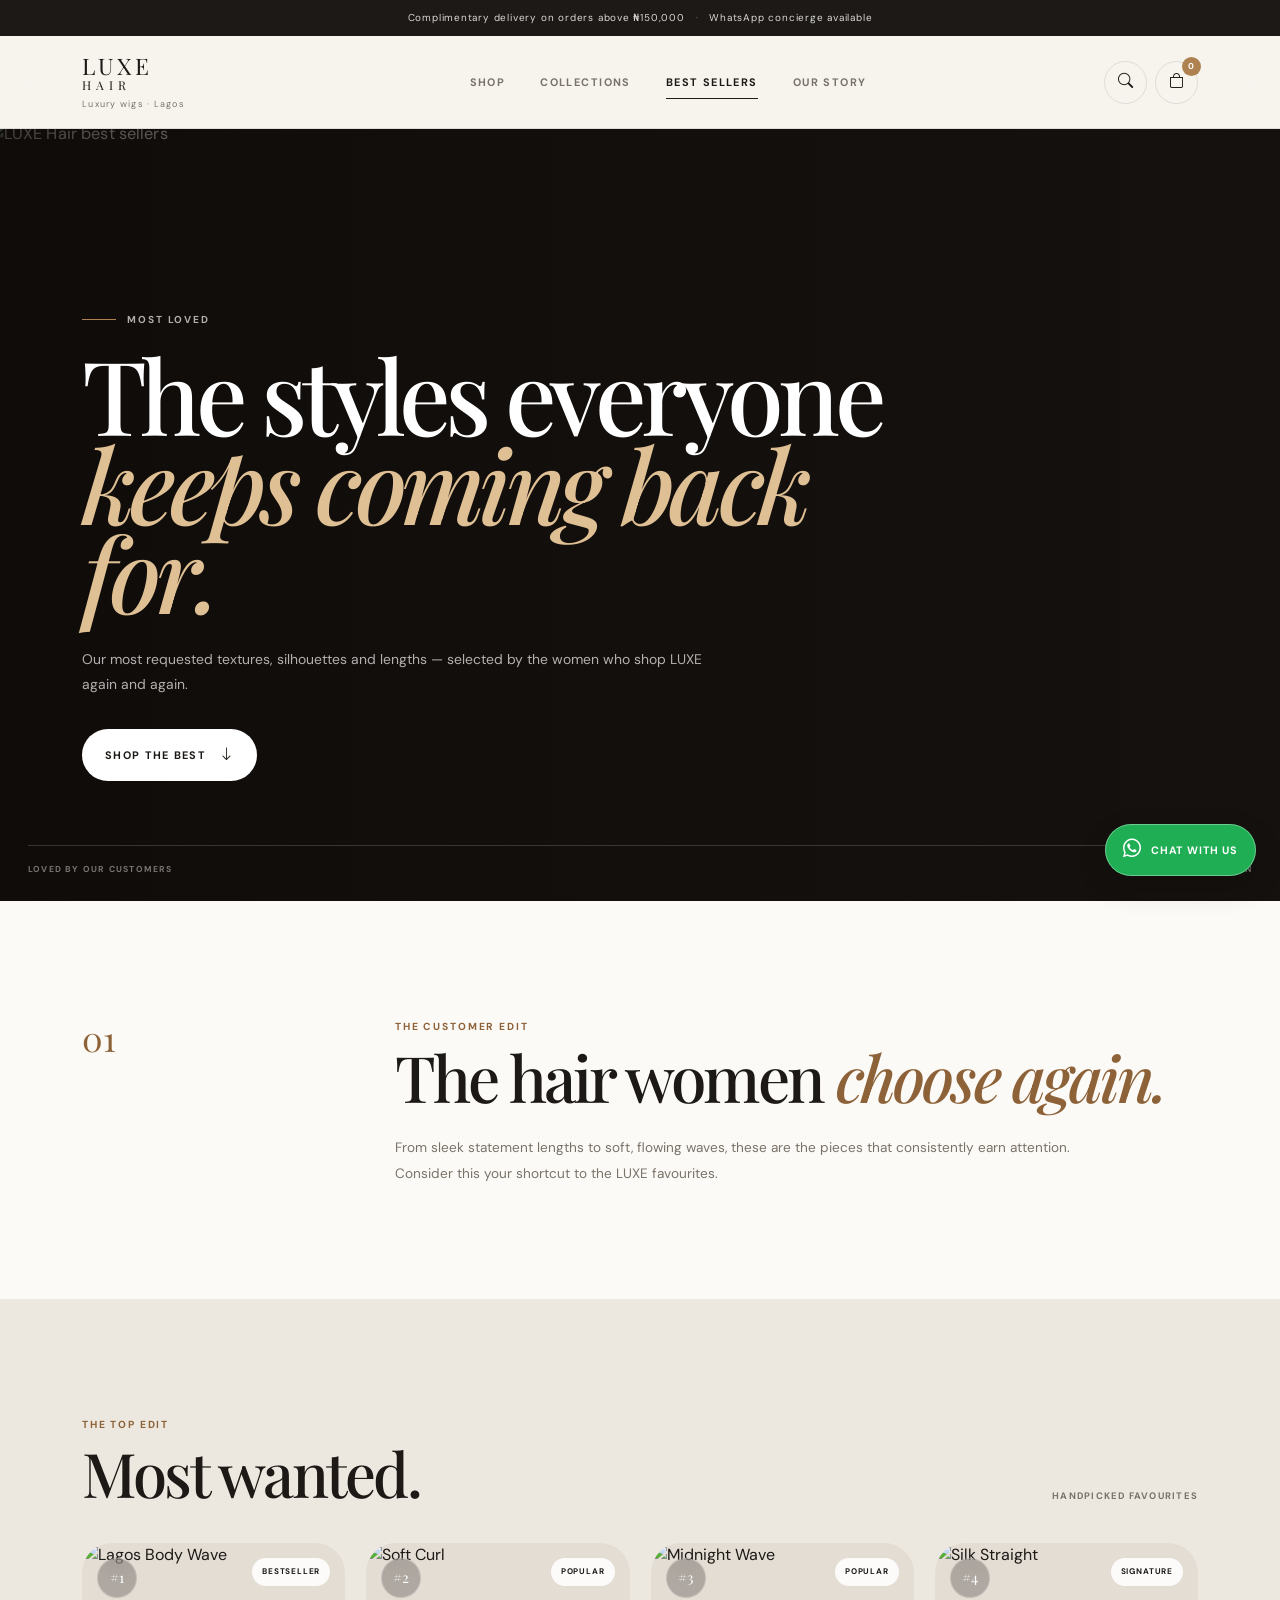
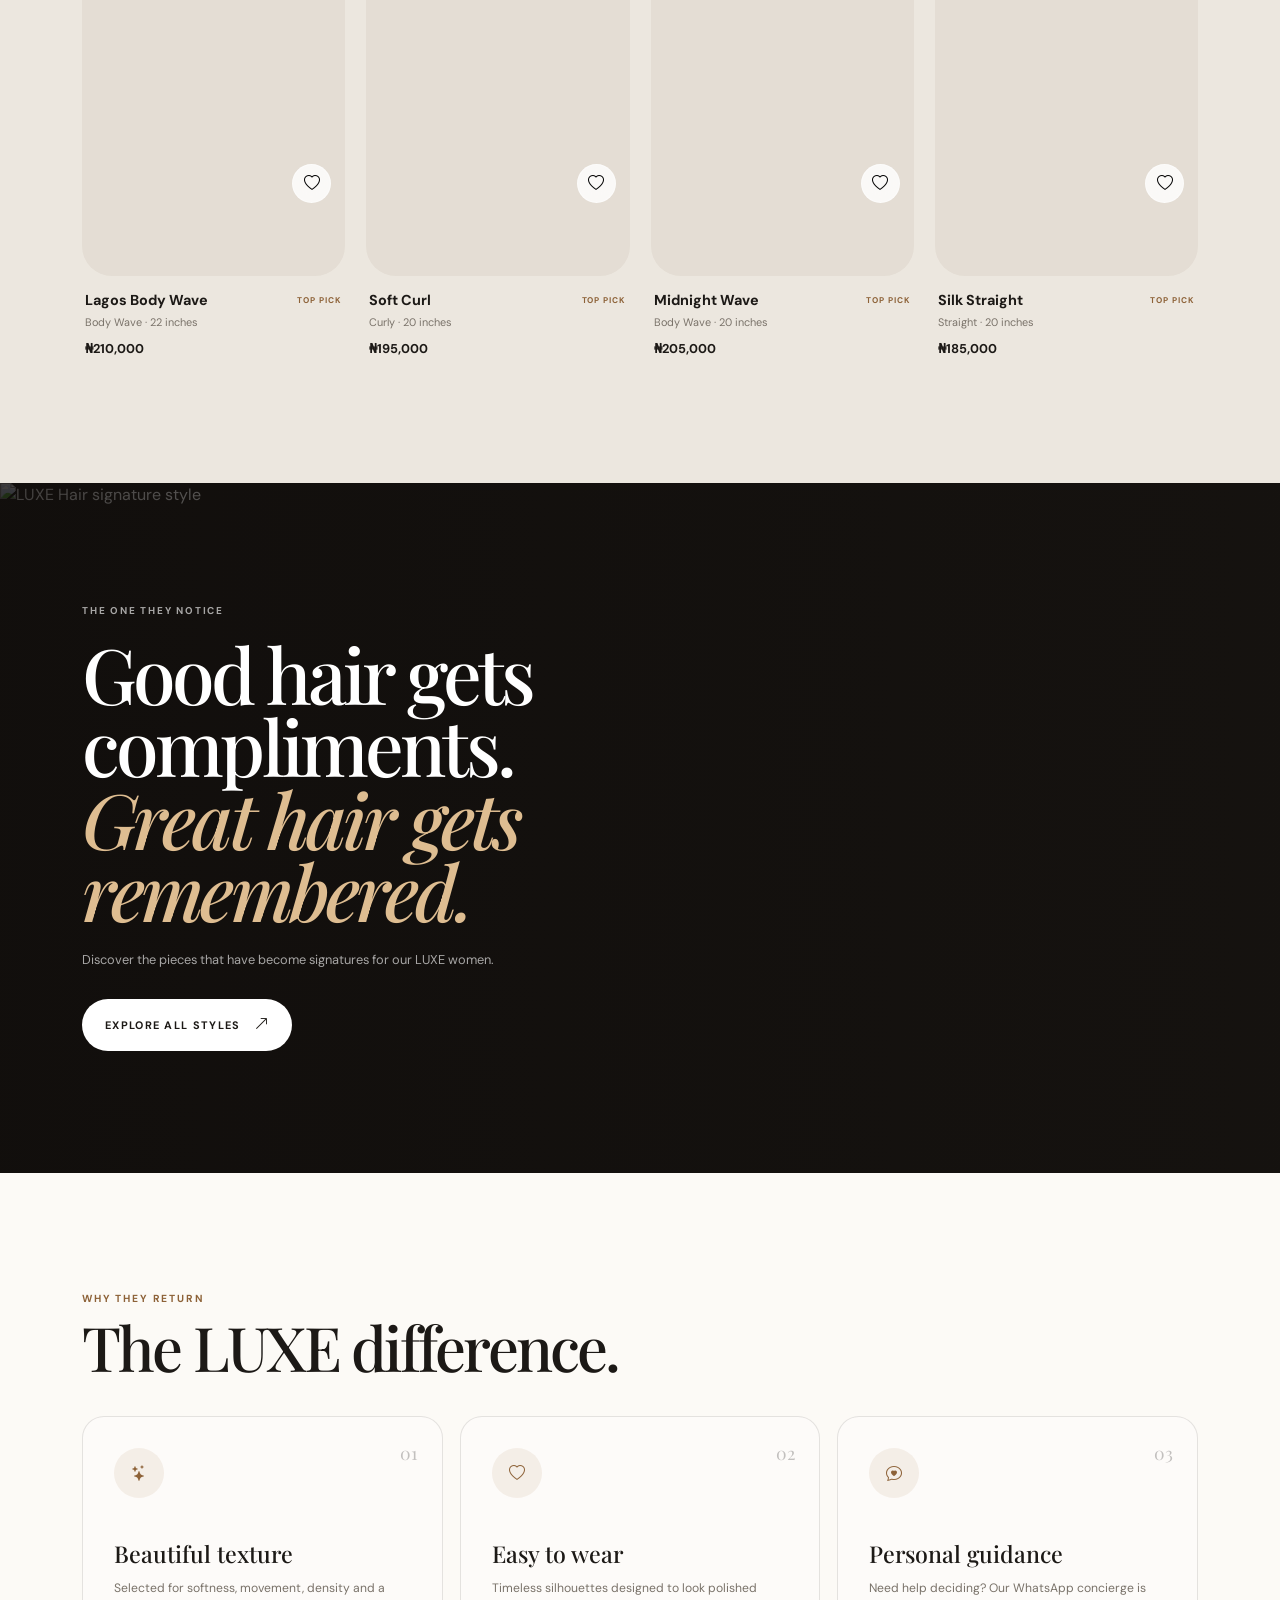
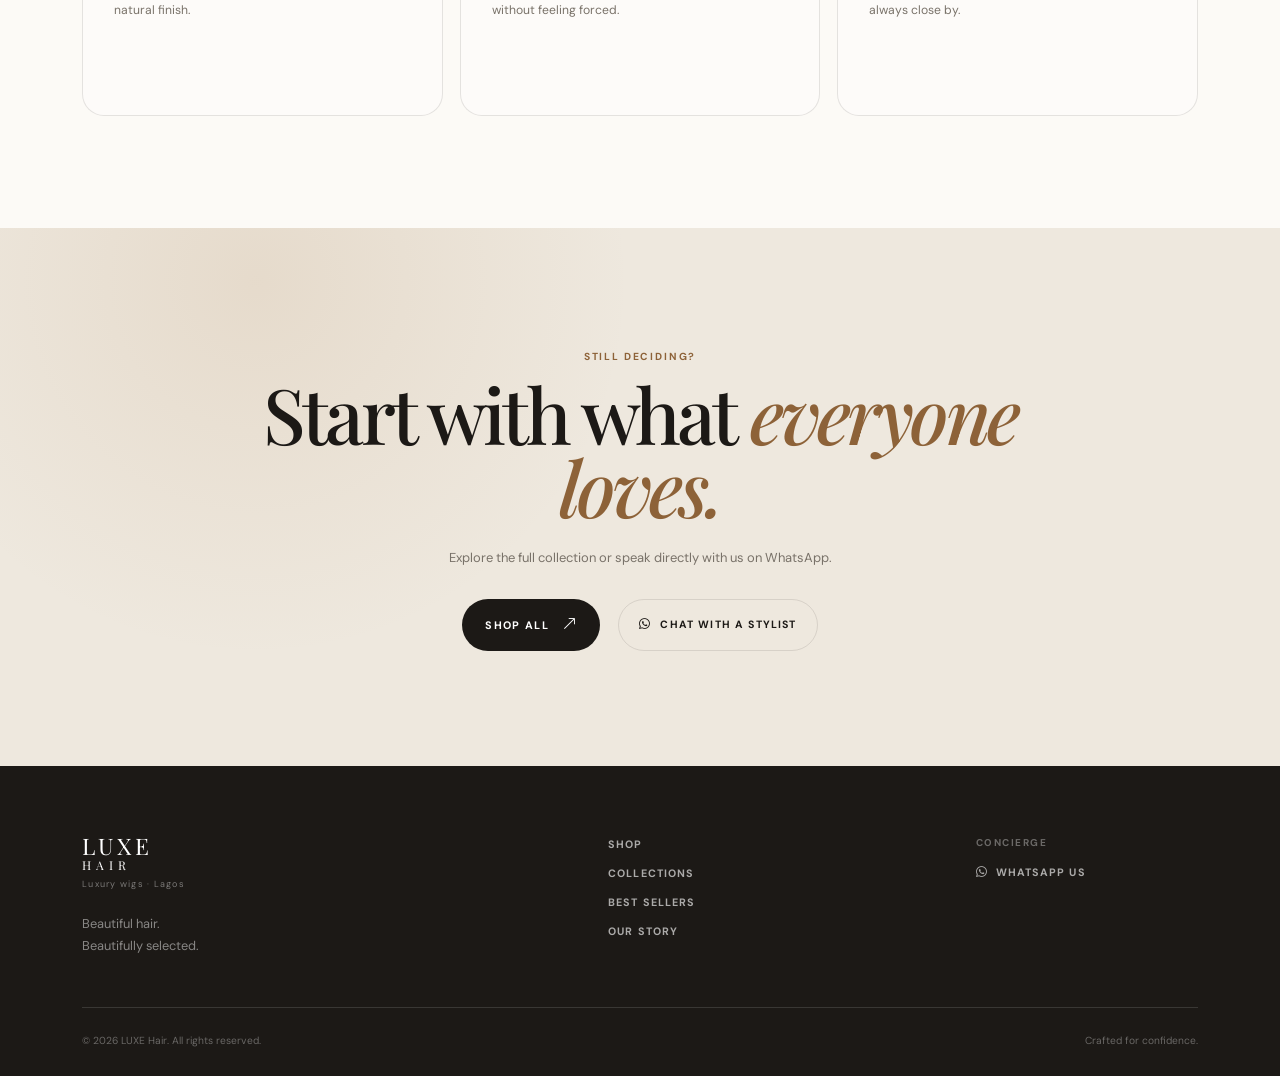
==== best-sellers.html @ 6502e6b6 "Initial hair website project" ====
<!doctype html>
<html lang="en">
  <head>
    <meta charset="UTF-8" />
    <meta name="viewport" content="width=device-width, initial-scale=1.0" />

    <meta
      name="description"
      content="Discover the best-selling wigs at LUXE Hair — the styles our customers love most."
    />

    <meta name="theme-color" content="#f7f4ef" />

    <title>Best Sellers — LUXE Hair</title>

    <!-- =====================================================
         GOOGLE FONTS
    ====================================================== -->

    <link rel="preconnect" href="https://fonts.googleapis.com" />
    <link rel="preconnect" href="https://fonts.gstatic.com" crossorigin />

    <link
      href="https://fonts.googleapis.com/css2?family=DM+Sans:wght@400;500;600;700&family=Playfair+Display:ital,wght@0,500;0,600;0,700;1,500;1,600&display=swap"
      rel="stylesheet"
    />

    <!-- =====================================================
         BOOTSTRAP
    ====================================================== -->

    <link
      href="https://cdn.jsdelivr.net/npm/bootstrap@5.3.3/dist/css/bootstrap.min.css"
      rel="stylesheet"
    />

    <!-- =====================================================
         BOOTSTRAP ICONS
    ====================================================== -->

    <link
      href="https://cdn.jsdelivr.net/npm/bootstrap-icons@1.11.3/font/bootstrap-icons.min.css"
      rel="stylesheet"
    />

    <!-- =====================================================
         SHARED CSS
    ====================================================== -->

    <link rel="stylesheet" href="css/style.css" />
  </head>

  <body class="best-sellers-page">
    <!-- =====================================================
         ANNOUNCEMENT
    ====================================================== -->

    <div class="best-sellers-page__announcement">
      <div class="container">
        <p class="best-sellers-page__announcement-text">
          Complimentary delivery on orders above ₦150,000

          <span>·</span>

          WhatsApp concierge available
        </p>
      </div>
    </div>

    <!-- =====================================================
         NAVBAR
    ====================================================== -->

    <header class="site-header">
      <div class="container">
        <nav class="site-navbar navbar navbar-expand-lg">
          <!-- BRAND -->

          <a href="index.html" class="site-brand" aria-label="LUXE Hair home">
            <span class="site-brand__main"> LUXE </span>

            <span class="site-brand__sub"> HAIR </span>

            <small class="site-brand__caption"> Luxury wigs · Lagos </small>
          </a>

          <!-- MOBILE BUTTON -->

          <button
            class="site-navbar__toggle navbar-toggler"
            type="button"
            data-bs-toggle="collapse"
            data-bs-target="#bestSellersNavigation"
            aria-controls="bestSellersNavigation"
            aria-expanded="false"
            aria-label="Open navigation"
          >
            <i class="bi bi-list"></i>
          </button>

          <!-- NAVIGATION -->

          <div class="collapse navbar-collapse" id="bestSellersNavigation">
            <ul class="site-navbar__links navbar-nav mx-auto">
              <li class="nav-item">
                <a href="shop.html" class="site-navbar__link"> Shop </a>
              </li>

              <li class="nav-item">
                <a href="collections.html" class="site-navbar__link">
                  Collections
                </a>
              </li>

              <li class="nav-item">
                <a
                  href="best-sellers.html"
                  class="site-navbar__link best-sellers-page__nav-link--active"
                >
                  Best Sellers
                </a>
              </li>

              <li class="nav-item">
                <a href="story.html" class="site-navbar__link"> Our Story </a>
              </li>
            </ul>

            <!-- ACTIONS -->

            <div class="site-navbar__actions">
              <button
                type="button"
                class="site-navbar__icon"
                id="bestSellersSearchTrigger"
                aria-label="Search"
              >
                <i class="bi bi-search"></i>
              </button>

              <button
                type="button"
                class="site-navbar__icon"
                data-bs-toggle="offcanvas"
                data-bs-target="#siteCartDrawer"
                aria-label="Open shopping bag"
              >
                <i class="bi bi-bag"></i>

                <span id="siteCartCount" class="site-navbar__cart-count">
                  0
                </span>
              </button>
            </div>
          </div>
        </nav>
      </div>
    </header>

    <!-- =====================================================
         HERO
    ====================================================== -->

    <section class="best-sellers-page__hero">
      <div class="best-sellers-page__hero-media">
        <img
          src="https://images.unsplash.com/photo-1515886657613-9f3515b0c78f?auto=format&fit=crop&w=2200&q=90"
          alt="LUXE Hair best sellers"
        />
      </div>

      <div class="best-sellers-page__hero-overlay"></div>

      <div class="container">
        <div class="best-sellers-page__hero-content" data-reveal>
          <span class="best-sellers-page__eyebrow"> MOST LOVED </span>

          <h1 class="best-sellers-page__title">
            The styles everyone
            <em>keeps coming back for.</em>
          </h1>

          <p class="best-sellers-page__description">
            Our most requested textures, silhouettes and lengths — selected by
            the women who shop LUXE again and again.
          </p>

          <a href="#bestSellersProducts" class="home-button home-button--light">
            Shop the best

            <i class="bi bi-arrow-down"></i>
          </a>
        </div>
      </div>

      <div class="best-sellers-page__hero-note">
        <span> Loved by our customers </span>

        <span> Updated selection </span>
      </div>
    </section>

    <!-- =====================================================
         INTRO
    ====================================================== -->

    <section class="best-sellers-page__intro">
      <div class="container">
        <div class="best-sellers-page__intro-grid" data-reveal>
          <div class="best-sellers-page__intro-number">01</div>

          <div class="best-sellers-page__intro-content">
            <span class="home-kicker"> THE CUSTOMER EDIT </span>

            <h2>
              The hair women
              <em>choose again.</em>
            </h2>

            <p>
              From sleek statement lengths to soft, flowing waves, these are the
              pieces that consistently earn attention. Consider this your
              shortcut to the LUXE favourites.
            </p>
          </div>
        </div>
      </div>
    </section>

    <!-- =====================================================
         BEST SELLER PRODUCTS
    ====================================================== -->

    <section class="best-sellers-page__products" id="bestSellersProducts">
      <div class="container">
        <div class="best-sellers-page__heading" data-reveal>
          <div>
            <span class="home-kicker"> THE TOP EDIT </span>

            <h2>Most wanted.</h2>
          </div>

          <span class="best-sellers-page__heading-note">
            Handpicked favourites
          </span>
        </div>

        <div class="best-sellers-page__grid" id="bestSellersProductGrid"></div>
      </div>
    </section>

    <!-- =====================================================
         FEATURE BANNER
    ====================================================== -->

    <section class="best-sellers-page__banner">
      <div class="best-sellers-page__banner-image">
        <img
          src="https://images.unsplash.com/photo-1487412720507-e7ab37603c6f?auto=format&fit=crop&w=2200&q=90"
          alt="LUXE Hair signature style"
          loading="lazy"
        />
      </div>

      <div class="best-sellers-page__banner-overlay"></div>

      <div class="container">
        <div class="best-sellers-page__banner-content" data-reveal>
          <span class="best-sellers-page__banner-kicker">
            THE ONE THEY NOTICE
          </span>

          <h2>
            Good hair gets compliments.
            <em>Great hair gets remembered.</em>
          </h2>

          <p>
            Discover the pieces that have become signatures for our LUXE women.
          </p>

          <a href="shop.html" class="home-button home-button--light">
            Explore all styles

            <i class="bi bi-arrow-up-right"></i>
          </a>
        </div>
      </div>
    </section>

    <!-- =====================================================
         WHY THEY LOVE IT
    ====================================================== -->

    <section class="best-sellers-page__reasons">
      <div class="container">
        <div class="best-sellers-page__heading" data-reveal>
          <div>
            <span class="home-kicker"> WHY THEY RETURN </span>

            <h2>The LUXE difference.</h2>
          </div>
        </div>

        <div class="best-sellers-page__reason-grid">
          <article class="best-sellers-page__reason" data-reveal>
            <span> 01 </span>

            <i class="bi bi-stars"></i>

            <h3>Beautiful texture</h3>

            <p>
              Selected for softness, movement, density and a natural finish.
            </p>
          </article>

          <article
            class="best-sellers-page__reason"
            data-reveal
            data-reveal-delay="100"
          >
            <span> 02 </span>

            <i class="bi bi-heart"></i>

            <h3>Easy to wear</h3>

            <p>
              Timeless silhouettes designed to look polished without feeling
              forced.
            </p>
          </article>

          <article
            class="best-sellers-page__reason"
            data-reveal
            data-reveal-delay="200"
          >
            <span> 03 </span>

            <i class="bi bi-chat-heart"></i>

            <h3>Personal guidance</h3>

            <p>
              Need help deciding? Our WhatsApp concierge is always close by.
            </p>
          </article>
        </div>
      </div>
    </section>

    <!-- =====================================================
         CTA
    ====================================================== -->

    <section class="best-sellers-page__cta">
      <div class="container">
        <div class="best-sellers-page__cta-inner" data-reveal>
          <span class="home-kicker"> STILL DECIDING? </span>

          <h2>
            Start with what
            <em>everyone loves.</em>
          </h2>

          <p>
            Explore the full collection or speak directly with us on WhatsApp.
          </p>

          <div class="best-sellers-page__cta-actions">
            <a href="shop.html" class="home-button home-button--dark">
              Shop all

              <i class="bi bi-arrow-up-right"></i>
            </a>

            <a
              href="https://wa.me/2348000000000"
              target="_blank"
              rel="noopener noreferrer"
              class="best-sellers-page__whatsapp"
            >
              <i class="bi bi-whatsapp"></i>

              Chat with a stylist
            </a>
          </div>
        </div>
      </div>
    </section>

    <!-- =====================================================
         FOOTER
    ====================================================== -->

    <footer class="site-footer">
      <div class="container">
        <div class="site-footer__top">
          <div class="site-footer__brand">
            <a href="index.html" class="site-brand site-brand--footer">
              <span class="site-brand__main"> LUXE </span>

              <span class="site-brand__sub"> HAIR </span>

              <small class="site-brand__caption"> Luxury wigs · Lagos </small>
            </a>

            <p>
              Beautiful hair.<br />
              Beautifully selected.
            </p>
          </div>

          <div class="site-footer__links">
            <a href="shop.html"> Shop </a>

            <a href="collections.html"> Collections </a>

            <a href="best-sellers.html"> Best Sellers </a>

            <a href="story.html"> Our Story </a>
          </div>

          <div class="site-footer__contact">
            <span> Concierge </span>

            <a
              href="https://wa.me/2348000000000"
              target="_blank"
              rel="noopener noreferrer"
            >
              <i class="bi bi-whatsapp"></i>

              WhatsApp us
            </a>
          </div>
        </div>

        <div class="site-footer__bottom">
          <span> © 2026 LUXE Hair. All rights reserved. </span>

          <span> Crafted for confidence. </span>
        </div>
      </div>
    </footer>

    <!-- =====================================================
         SHARED CART
    ====================================================== -->

    <div
      class="offcanvas offcanvas-end site-cart"
      tabindex="-1"
      id="siteCartDrawer"
      aria-labelledby="bestSellersCartTitle"
    >
      <div class="site-cart__header">
        <div>
          <span class="site-cart__eyebrow"> YOUR SELECTION </span>

          <h2 id="bestSellersCartTitle">Shopping Bag</h2>
        </div>

        <button
          type="button"
          class="site-cart__close"
          data-bs-dismiss="offcanvas"
          aria-label="Close shopping bag"
        >
          <i class="bi bi-x-lg"></i>
        </button>
      </div>

      <div class="site-cart__body">
        <div id="siteCartEmpty" class="site-cart__empty">
          <div class="site-cart__empty-icon">
            <i class="bi bi-bag"></i>
          </div>

          <h3>Your bag is empty</h3>

          <p>Add something beautiful to your selection.</p>

          <a
            href="shop.html"
            class="home-button home-button--dark"
            data-bs-dismiss="offcanvas"
          >
            Explore the shop
          </a>
        </div>

        <div id="siteCartItems" class="site-cart__items"></div>
      </div>

      <div id="siteCartFooter" class="site-cart__footer"></div>
    </div>

    <!-- =====================================================
         QUICK VIEW
    ====================================================== -->

    <div
      class="modal fade"
      id="bestSellersQuickViewModal"
      tabindex="-1"
      aria-hidden="true"
    >
      <div class="modal-dialog modal-dialog-centered modal-xl">
        <div class="modal-content best-sellers-page__modal">
          <button
            type="button"
            class="best-sellers-page__modal-close"
            data-bs-dismiss="modal"
            aria-label="Close product view"
          >
            <i class="bi bi-x-lg"></i>
          </button>

          <div id="bestSellersQuickViewContent"></div>
        </div>
      </div>
    </div>
    <!-- Floating WhatsApp Button -->
<a
    href="https://wa.me/2348000000000"
    class="site-whatsapp-float"
    target="_blank"
    rel="noopener noreferrer"
    aria-label="Chat with us on WhatsApp"
>
    <i class="bi bi-whatsapp"></i>
    <span>Chat with us</span>
</a>

    <!-- =====================================================
         BOOTSTRAP JS
    ====================================================== -->

    <script src="https://cdn.jsdelivr.net/npm/bootstrap@5.3.3/dist/js/bootstrap.bundle.min.js"></script>

    <!-- =====================================================
         SHARED JS
    ====================================================== -->

    <script src="js/script.js"></script>

    <!-- =====================================================
         BEST SELLERS PAGE JS
    ====================================================== -->

    <script>
      document.addEventListener("DOMContentLoaded", function () {
        const grid = document.getElementById("bestSellersProductGrid");

        /*
         * For now, use the products marked as
         * popular/bestsellers in the shared data.
         *
         * If a product is not explicitly marked,
         * the first four products act as fallback.
         */

        if (!grid) {
          return;
        }

        let bestSellerProducts = SITE_PRODUCTS.filter(function (product) {
          return product.badge === "Bestseller" || product.badge === "Popular";
        });

        if (bestSellerProducts.length < 4) {
          const fallback = SITE_PRODUCTS.filter(function (product) {
            return !bestSellerProducts.some((item) => item.id === product.id);
          });

          bestSellerProducts = bestSellerProducts.concat(
            fallback.slice(0, 4 - bestSellerProducts.length),
          );
        }

        bestSellerProducts = bestSellerProducts.slice(0, 4);

        grid.innerHTML = bestSellerProducts
          .map(function (product, index) {
            return `

                                    <article
                                        class="best-sellers-page__card"
                                        data-reveal
                                        data-reveal-delay="${index * 80}"
                                    >


                                        <div class="best-sellers-page__visual">


                                            <img
                                                class="best-sellers-page__image best-sellers-page__image--primary"
                                                src="${product.image}"
                                                alt="${siteEscapeHTML(product.name)}"
                                                loading="lazy"
                                            >


                                            <img
                                                class="best-sellers-page__image best-sellers-page__image--secondary"
                                                src="${product.hoverImage}"
                                                alt="${siteEscapeHTML(product.name)} alternate view"
                                                loading="lazy"
                                            >


                                            <span class="best-sellers-page__rank">

                                                #${index + 1}

                                            </span>


                                            <span class="best-sellers-page__badge">

                                                ${siteEscapeHTML(product.badge)}

                                            </span>


                                            <button
                                                type="button"
                                                class="best-sellers-page__wishlist"
                                                aria-label="Add to wishlist"
                                            >

                                                <i class="bi bi-heart"></i>

                                            </button>


                                            <span class="best-sellers-page__hover-label">

                                                Explore

                                            </span>


                                            <div class="best-sellers-page__actions">

                                                <button
                                                    type="button"
                                                    class="best-sellers-page__quick-view"
                                                    data-best-quick-view="${product.id}"
                                                >

                                                    Quick View

                                                </button>


                                                <button
                                                    type="button"
                                                    class="best-sellers-page__add"
                                                    data-best-add-cart="${product.id}"
                                                    aria-label="Add to cart"
                                                >

                                                    <i class="bi bi-plus-lg"></i>

                                                </button>

                                            </div>

                                        </div>


                                        <div class="best-sellers-page__info">

                                            <div>

                                                <h3>

                                                    ${siteEscapeHTML(
                                                      product.name,
                                                    )}

                                                </h3>


                                                <p>

                                                    ${siteEscapeHTML(
                                                      product.category,
                                                    )}

                                                    ·

                                                    ${siteEscapeHTML(
                                                      product.length,
                                                    )}

                                                </p>


                                                <strong>

                                                    ${siteFormatPrice(
                                                      product.price,
                                                    )}

                                                </strong>

                                            </div>


                                            <span class="best-sellers-page__rank-word">

                                                TOP PICK

                                            </span>

                                        </div>

                                    </article>

                                `;
          })
          .join("");

        /*
         * RECONNECT REVEAL OBSERVER
         */

        if (typeof siteObserveRevealElements === "function") {
          siteObserveRevealElements();
        }

        /*
         * QUICK VIEW
         */

        document.addEventListener("click", function (event) {
          const addButton = event.target.closest("[data-best-add-cart]");

          if (addButton) {
            siteAddToCart(Number(addButton.dataset.bestAddCart));

            return;
          }

          const wishlist = event.target.closest(".best-sellers-page__wishlist");

          if (wishlist) {
            wishlist.classList.toggle("is-liked");

            const icon = wishlist.querySelector("i");

            if (icon) {
              icon.classList.toggle("bi-heart");

              icon.classList.toggle("bi-heart-fill");
            }

            return;
          }

          const quickButton = event.target.closest("[data-best-quick-view]");

          if (!quickButton) {
            return;
          }

          const product = siteFindProduct(
            Number(quickButton.dataset.bestQuickView),
          );

          if (!product) {
            return;
          }

          const content = document.getElementById(
            "bestSellersQuickViewContent",
          );

          if (!content) {
            return;
          }

          content.innerHTML = `

                            <div class="best-sellers-page__modal-grid">


                                <div class="best-sellers-page__modal-image">

                                    <img
                                        src="${product.image}"
                                        alt="${siteEscapeHTML(product.name)}"
                                    >

                                </div>


                                <div class="best-sellers-page__modal-details">

                                    <span class="best-sellers-page__modal-category">

                                        ${siteEscapeHTML(product.category)}

                                        ·

                                        ${siteEscapeHTML(product.length)}

                                    </span>


                                    <h2 class="best-sellers-page__modal-title">

                                        ${siteEscapeHTML(product.name)}

                                    </h2>


                                    <p class="best-sellers-page__modal-description">

                                        ${siteEscapeHTML(product.description)}

                                    </p>


                                    <div class="best-sellers-page__modal-price">

                                        ${siteFormatPrice(product.price)}

                                    </div>


                                    <button
                                        type="button"
                                        class="best-sellers-page__modal-add"
                                        data-best-modal-add="${product.id}"
                                    >

                                        Add to shopping bag

                                    </button>

                                </div>


                            </div>

                        `;

          const modal = document.getElementById("bestSellersQuickViewModal");

          if (modal) {
            bootstrap.Modal.getOrCreateInstance(modal).show();
          }
        });

        /*
         * MODAL ADD TO CART
         */

        document.addEventListener("click", function (event) {
          const button = event.target.closest("[data-best-modal-add]");

          if (!button) {
            return;
          }

          siteAddToCart(Number(button.dataset.bestModalAdd));

          const modal = document.getElementById("bestSellersQuickViewModal");

          if (modal) {
            const instance = bootstrap.Modal.getInstance(modal);

            if (instance) {
              instance.hide();
            }
          }
        });

        /*
         * SEARCH
         */

        const search = document.getElementById("bestSellersSearchTrigger");

        if (search) {
          search.addEventListener("click", function () {
            window.location.href = "shop.html";
          });
        }
      });
    </script>
  </body>
</html>
---- css/style.css ----
/* =========================================================
   LUXE HAIR
   MAIN STYLESHEET

   Structure:
   01. Global / shared
   02. Shared navbar
   03. Shared footer
   04. Shared cart
   05. Shared animations
   06. HOME PAGE
========================================================= */

/* =========================================================
   01. GLOBAL / SHARED
========================================================= */

:root {
  --site-paper: #f7f4ef;
  --site-paper-soft: #fcfaf6;

  --site-ink: #1c1916;
  --site-muted: #797269;

  --site-gold: #ae8150;
  --site-gold-dark: #8d6238;

  --site-white: #ffffff;

  --site-line: rgba(28, 25, 22, 0.11);

  --site-dark-line: rgba(255, 255, 255, 0.13);

  --site-radius-small: 14px;
  --site-radius-medium: 22px;
  --site-radius-large: 30px;

  --site-transition: 0.35s cubic-bezier(0.2, 0.7, 0.2, 1);

  --site-shadow: 0 20px 65px rgba(28, 25, 22, 0.1);
}

* {
  box-sizing: border-box;
}

html {
  scroll-behavior: smooth;
}

body {
  margin: 0;

  background: var(--site-paper);

  color: var(--site-ink);

  font-family: "DM Sans", sans-serif;

  -webkit-font-smoothing: antialiased;
  text-rendering: optimizeLegibility;
}

body,
button,
input,
textarea,
select {
  font-family: "DM Sans", sans-serif;
}

button {
  cursor: pointer;
}

img {
  display: block;

  max-width: 100%;
}

a {
  color: inherit;

  text-decoration: none;
}

button:focus-visible,
a:focus-visible,
input:focus-visible {
  outline: 2px solid var(--site-gold);

  outline-offset: 4px;
}

::selection {
  background: var(--site-ink);
  color: var(--site-white);
}

/* =========================================================
   SHARED BUTTONS
========================================================= */

.home-button {
  display: inline-flex;

  align-items: center;
  justify-content: center;

  gap: 13px;

  min-height: 52px;

  padding: 0 23px;

  border-radius: 999px;

  font-size: 0.68rem;

  font-weight: 700;

  letter-spacing: 0.12em;

  text-transform: uppercase;

  transition:
    transform var(--site-transition),
    background var(--site-transition),
    color var(--site-transition);
}

.home-button:hover {
  transform: translateY(-3px);
}

.home-button i {
  font-size: 0.9rem;
}

.home-button--light {
  background: var(--site-white);

  color: var(--site-ink);
}

.home-button--light:hover {
  background: #f1ece4;

  color: var(--site-ink);
}

.home-button--dark {
  background: var(--site-ink);

  color: var(--site-white);
}

.home-button--dark:hover {
  background: var(--site-gold-dark);

  color: var(--site-white);
}

/* =========================================================
   SHARED KICKER / LINKS
========================================================= */

.home-kicker {
  display: inline-block;

  margin-bottom: 12px;

  color: var(--site-gold-dark);

  font-size: 0.64rem;

  font-weight: 700;

  letter-spacing: 0.18em;

  text-transform: uppercase;
}

.home-kicker--light {
  color: rgba(255, 255, 255, 0.7);
}

.home-arrow-link {
  display: inline-flex;

  align-items: center;

  gap: 9px;

  padding-bottom: 5px;

  border-bottom: 1px solid var(--site-ink);

  font-size: 0.68rem;

  font-weight: 700;

  letter-spacing: 0.11em;

  text-transform: uppercase;

  transition:
    gap var(--site-transition),
    color var(--site-transition),
    border-color var(--site-transition);
}

.home-arrow-link:hover {
  gap: 14px;

  color: var(--site-gold-dark);

  border-color: var(--site-gold-dark);
}

.home-section {
  padding: 110px 0;
}

.home-display {
  margin: 0;

  font-family: "Playfair Display", serif;

  font-size: clamp(2.7rem, 5vw, 5.1rem);

  font-weight: 500;

  line-height: 0.98;

  letter-spacing: -0.045em;
}

.home-display em {
  color: var(--site-gold-dark);
}

/* =========================================================
   02. SHARED NAVBAR
========================================================= */

.site-header {
  position: sticky;
  top: 0;

  z-index: 1000;

  background: rgba(247, 244, 239, 0.94);

  border-bottom: 1px solid var(--site-line);

  backdrop-filter: blur(18px);
}

.site-navbar {
  min-height: 92px;

  padding: 15px 0;
}

/* BRAND */

.site-brand {
  display: inline-flex;

  flex-direction: column;

  min-width: 150px;

  line-height: 0.9;

  font-family: "Playfair Display", serif;
}

.site-brand__main {
  font-size: 1.42rem;

  letter-spacing: 0.14em;
}

.site-brand__sub {
  margin-top: 4px;

  font-size: 0.76rem;

  letter-spacing: 0.42em;
}

.site-brand__caption {
  margin-top: 9px;

  color: var(--site-muted);

  font-family: "DM Sans", sans-serif;

  font-size: 0.56rem;

  letter-spacing: 0.14em;
}

/* NAV LINKS */

.site-navbar__links {
  gap: 5px;
}

.site-navbar__link {
  position: relative;

  display: inline-block;

  padding: 13px 15px !important;

  color: var(--site-muted);

  font-size: 0.68rem;

  font-weight: 700;

  letter-spacing: 0.13em;

  text-transform: uppercase;

  transition: color var(--site-transition);
}

.site-navbar__link::after {
  content: "";

  position: absolute;

  left: 15px;
  right: 15px;
  bottom: 4px;

  height: 1px;

  background: var(--site-ink);

  transform: scaleX(0);

  transform-origin: center;

  transition: transform var(--site-transition);
}

.site-navbar__link:hover {
  color: var(--site-ink);
}

.site-navbar__link:hover::after {
  transform: scaleX(1);
}

/* ACTIONS */

.site-navbar__actions {
  display: flex;

  align-items: center;

  gap: 8px;
}

.site-navbar__icon {
  position: relative;

  width: 43px;
  height: 43px;

  display: grid;

  place-items: center;

  border: 1px solid var(--site-line);

  border-radius: 50%;

  background: transparent;

  color: var(--site-ink);

  transition:
    background var(--site-transition),
    color var(--site-transition),
    transform var(--site-transition);
}

.site-navbar__icon:hover {
  background: var(--site-ink);

  color: var(--site-white);

  transform: translateY(-2px);
}

.site-navbar__icon i {
  font-size: 0.95rem;
}

.site-navbar__cart-count {
  position: absolute;

  top: -5px;
  right: -4px;

  min-width: 19px;
  height: 19px;

  display: grid;

  place-items: center;

  padding: 0 4px;

  border-radius: 50%;

  background: var(--site-gold);

  color: white;

  font-size: 0.54rem;

  font-weight: 700;
}

.site-navbar__toggle {
  padding: 8px;

  color: var(--site-ink);

  font-size: 1.7rem;
}

/* =========================================================
   03. SHARED FOOTER
========================================================= */

.site-footer {
  padding: 70px 0 28px;

  background: var(--site-ink);

  color: white;
}

.site-brand--footer {
  color: white;
}

.site-brand--footer .site-brand__caption {
  color: rgba(255, 255, 255, 0.42);
}

.site-footer__top {
  display: grid;

  grid-template-columns: 1.5fr 1fr 0.7fr;

  gap: 50px;

  padding-bottom: 50px;

  border-bottom: 1px solid var(--site-dark-line);
}

.site-footer__brand p {
  max-width: 240px;

  margin: 25px 0 0;

  color: rgba(255, 255, 255, 0.48);

  font-size: 0.8rem;

  line-height: 1.7;
}

.site-footer__links {
  display: flex;

  flex-direction: column;

  align-items: flex-start;

  gap: 13px;
}

.site-footer__links a,
.site-footer__contact a {
  color: rgba(255, 255, 255, 0.63);

  font-size: 0.67rem;

  font-weight: 700;

  letter-spacing: 0.1em;

  text-transform: uppercase;

  transition: color var(--site-transition);
}

.site-footer__links a:hover,
.site-footer__contact a:hover {
  color: white;
}

.site-footer__contact {
  display: flex;

  flex-direction: column;

  gap: 13px;
}

.site-footer__contact > span {
  color: rgba(255, 255, 255, 0.35);

  font-size: 0.62rem;

  font-weight: 700;

  letter-spacing: 0.15em;

  text-transform: uppercase;
}

.site-footer__contact a {
  display: inline-flex;

  align-items: center;

  gap: 8px;
}

.site-footer__bottom {
  display: flex;

  justify-content: space-between;

  gap: 20px;

  padding-top: 25px;

  color: rgba(255, 255, 255, 0.34);

  font-size: 0.64rem;
}

/* =========================================================
   04. SHARED CART
========================================================= */

.site-cart {
  width: min(450px, 100vw) !important;

  background: var(--site-paper-soft);

  border-left: 1px solid var(--site-line);
}

.site-cart__header {
  display: flex;

  align-items: center;
  justify-content: space-between;

  padding: 28px;

  border-bottom: 1px solid var(--site-line);
}

.site-cart__eyebrow {
  color: var(--site-gold-dark);

  font-size: 0.62rem;

  font-weight: 700;

  letter-spacing: 0.17em;

  text-transform: uppercase;
}

.site-cart__header h2 {
  margin: 8px 0 0;

  font-family: "Playfair Display", serif;

  font-size: 2rem;

  font-weight: 500;
}

.site-cart__close {
  width: 40px;
  height: 40px;

  display: grid;

  place-items: center;

  border: 1px solid var(--site-line);

  border-radius: 50%;

  background: transparent;

  transition:
    background var(--site-transition),
    color var(--site-transition);
}

.site-cart__close:hover {
  background: var(--site-ink);

  color: white;
}

.site-cart__body {
  flex: 1;

  overflow-y: auto;

  padding: 0 28px;
}

.site-cart__items {
  display: flex;

  flex-direction: column;
}

.site-cart__empty {
  min-height: 430px;

  display: flex;

  flex-direction: column;

  align-items: center;

  justify-content: center;

  text-align: center;
}

.site-cart__empty-icon {
  width: 65px;
  height: 65px;

  display: grid;

  place-items: center;

  margin-bottom: 19px;

  border-radius: 50%;

  background: rgba(174, 129, 80, 0.11);

  color: var(--site-gold-dark);
}

.site-cart__empty-icon i {
  font-size: 1.2rem;
}

.site-cart__empty h3 {
  margin-bottom: 8px;

  font-family: "Playfair Display", serif;

  font-size: 1.6rem;

  font-weight: 500;
}

.site-cart__empty p {
  margin-bottom: 25px;

  color: var(--site-muted);

  font-size: 0.78rem;
}

/* CART ITEM */

.site-cart__item {
  display: grid;

  grid-template-columns: 72px 1fr auto;

  gap: 13px;

  padding: 19px 0;

  border-bottom: 1px solid var(--site-line);
}

.site-cart__item-image {
  width: 72px;
  height: 87px;

  overflow: hidden;

  border-radius: 14px;

  background: #e6dfd6;
}

.site-cart__item-image img {
  width: 100%;
  height: 100%;

  object-fit: cover;
}

.site-cart__item-name {
  margin-bottom: 4px;

  font-size: 0.8rem;

  font-weight: 700;
}

.site-cart__item-meta {
  margin-bottom: 8px;

  color: var(--site-muted);

  font-size: 0.65rem;
}

.site-cart__item-price {
  margin-bottom: 9px;

  font-size: 0.75rem;

  font-weight: 800;
}

.site-cart__quantity {
  display: inline-flex;

  align-items: center;

  overflow: hidden;

  border: 1px solid var(--site-line);

  border-radius: 999px;
}

.site-cart__quantity button {
  width: 28px;
  height: 28px;

  border: 0;

  background: transparent;

  color: var(--site-ink);
}

.site-cart__quantity button:hover {
  background: rgba(28, 25, 22, 0.05);
}

.site-cart__quantity span {
  min-width: 24px;

  text-align: center;

  font-size: 0.67rem;

  font-weight: 700;
}

.site-cart__remove {
  width: 29px;
  height: 29px;

  display: grid;

  place-items: center;

  align-self: start;

  border: 0;

  background: transparent;

  color: var(--site-muted);
}

.site-cart__remove:hover {
  color: #a33a31;
}

.site-cart__footer {
  padding: 23px 28px 28px;

  border-top: 1px solid var(--site-line);
}

.site-cart__total-row {
  display: flex;

  align-items: center;
  justify-content: space-between;

  margin-bottom: 17px;
}

.site-cart__total-label {
  color: var(--site-muted);

  font-size: 0.67rem;

  font-weight: 700;

  letter-spacing: 0.11em;

  text-transform: uppercase;
}

.site-cart__total {
  font-size: 1.18rem;

  font-weight: 800;
}

.site-cart__checkout {
  width: 100%;

  min-height: 54px;

  display: flex;

  align-items: center;
  justify-content: center;

  gap: 9px;

  border: 0;

  border-radius: 999px;

  background: #1fae54;

  color: white;

  font-size: 0.69rem;

  font-weight: 800;

  letter-spacing: 0.11em;

  text-transform: uppercase;

  transition:
    background var(--site-transition),
    transform var(--site-transition);
}

.site-cart__checkout:hover {
  background: #178e43;

  transform: translateY(-2px);

  color: white;
}

/* =========================================================
   05. SHARED REVEAL SYSTEM
========================================================= */

[data-reveal] {
  opacity: 0;

  transform: translateY(35px);

  transition:
    opacity 0.9s cubic-bezier(0.2, 0.7, 0.2, 1),
    transform 0.9s cubic-bezier(0.2, 0.7, 0.2, 1);
}

[data-reveal].is-revealed {
  opacity: 1;

  transform: none;
}

@media (prefers-reduced-motion: reduce) {
  html {
    scroll-behavior: auto;
  }

  [data-reveal] {
    opacity: 1;

    transform: none;

    transition: none;
  }
}

/* =========================================================
   06. HOME PAGE
========================================================= */

/* =========================================================
   ANNOUNCEMENT
========================================================= */

.home-announcement {
  min-height: 36px;

  display: flex;

  align-items: center;

  background: var(--site-ink);

  color: rgba(255, 255, 255, 0.84);
}

.home-announcement__text {
  margin: 0;

  text-align: center;

  font-size: 0.62rem;

  letter-spacing: 0.08em;
}

.home-announcement__separator {
  margin: 0 7px;

  color: rgba(255, 255, 255, 0.38);
}

/* =========================================================
   HERO
========================================================= */

.home-hero {
  position: relative;

  min-height: min(820px, calc(100vh - 128px));

  display: flex;

  align-items: center;

  overflow: hidden;

  background: #171411;

  color: white;
}

.home-hero__background,
.home-hero__image,
.home-hero__overlay {
  position: absolute;

  inset: 0;
}

.home-hero__image {
  background-image: url("https://images.unsplash.com/photo-1515886657613-9f3515b0c78f?auto=format&fit=crop&w=2200&q=90");

  background-position: center 25%;

  background-size: cover;

  transform: scale(1.02);
}

.home-hero__overlay {
  background: linear-gradient(
    90deg,
    rgba(15, 12, 10, 0.8) 0%,
    rgba(15, 12, 10, 0.52) 42%,
    rgba(15, 12, 10, 0.18) 100%
  );
}

.home-hero__content {
  position: relative;

  z-index: 2;

  max-width: 770px;

  padding: 100px 0 130px;
}

.home-hero__eyebrow {
  margin-bottom: 21px;

  color: rgba(255, 255, 255, 0.7);

  font-size: 0.66rem;

  font-weight: 700;

  letter-spacing: 0.2em;

  text-transform: uppercase;
}

.home-hero__title {
  max-width: 850px;

  margin: 0;

  font-family: "Playfair Display", serif;

  font-size: clamp(4rem, 8vw, 8.7rem);

  font-weight: 500;

  line-height: 0.86;

  letter-spacing: -0.055em;
}

.home-hero__title em {
  display: block;

  color: #e2c39b;

  font-weight: 500;
}

.home-hero__description {
  max-width: 580px;

  margin: 32px 0 0;

  color: rgba(255, 255, 255, 0.72);

  font-size: 0.95rem;

  line-height: 1.85;
}

.home-hero__actions {
  display: flex;

  align-items: center;

  gap: 22px;

  flex-wrap: wrap;

  margin-top: 34px;
}

.home-hero__text-link {
  display: inline-flex;

  align-items: center;

  gap: 8px;

  color: rgba(255, 255, 255, 0.73);

  font-size: 0.67rem;

  font-weight: 700;

  letter-spacing: 0.1em;

  text-transform: uppercase;

  transition:
    color var(--site-transition),
    gap var(--site-transition);
}

.home-hero__text-link:hover {
  gap: 13px;

  color: white;
}

/* HERO FLOATING CARD */

.home-hero__floating-card {
  position: absolute;

  z-index: 3;

  right: 0;

  bottom: 65px;

  width: 245px;

  padding: 20px;

  background: rgba(255, 255, 255, 0.1);

  border: 1px solid rgba(255, 255, 255, 0.18);

  border-radius: 20px;

  backdrop-filter: blur(18px);

  color: white;
}

.home-hero__floating-kicker {
  display: block;

  margin-bottom: 8px;

  color: rgba(255, 255, 255, 0.5);

  font-size: 0.58rem;

  font-weight: 700;

  letter-spacing: 0.15em;

  text-transform: uppercase;
}

.home-hero__floating-card strong {
  display: block;

  margin-bottom: 7px;

  font-family: "Playfair Display", serif;

  font-size: 1rem;

  font-weight: 500;
}

.home-hero__floating-card > span:last-child {
  display: block;

  color: rgba(255, 255, 255, 0.6);

  font-size: 0.67rem;

  line-height: 1.55;
}

/* HERO SCROLL */

.home-hero__scroll {
  position: absolute;

  z-index: 3;

  left: 50%;

  bottom: 25px;

  display: flex;

  align-items: center;

  gap: 11px;

  transform: translateX(-50%);

  color: rgba(255, 255, 255, 0.53);

  font-size: 0.57rem;

  letter-spacing: 0.13em;

  text-transform: uppercase;
}

.home-hero__scroll span {
  width: 30px;
  height: 1px;

  background: rgba(255, 255, 255, 0.4);
}

/* =========================================================
   INTRO
========================================================= */

.home-intro {
  background: var(--site-paper-soft);
}

.home-intro__grid {
  display: grid;

  grid-template-columns: 0.55fr 1.45fr;

  gap: 80px;

  align-items: start;
}

.home-intro__label {
  display: flex;

  flex-direction: column;

  gap: 7px;

  color: var(--site-muted);

  font-size: 0.64rem;

  font-weight: 700;

  letter-spacing: 0.12em;

  text-transform: uppercase;
}

.home-intro__label span:first-child {
  color: var(--site-gold-dark);

  font-family: "Playfair Display", serif;

  font-size: 2rem;

  font-weight: 500;
}

.home-intro__copy {
  max-width: 860px;
}

.home-intro__copy p {
  max-width: 680px;

  margin: 28px 0;

  color: var(--site-muted);

  font-size: 0.92rem;

  line-height: 1.9;
}

/* =========================================================
   SECTION HEADINGS
========================================================= */

.home-section-heading {
  display: flex;

  align-items: flex-end;

  justify-content: space-between;

  gap: 25px;

  margin-bottom: 38px;
}

.home-section-title {
  margin: 0;

  font-family: "Playfair Display", serif;

  font-size: clamp(2.3rem, 4vw, 4.2rem);

  font-weight: 500;

  line-height: 0.98;

  letter-spacing: -0.04em;
}

/* =========================================================
   CATEGORIES
========================================================= */

.home-categories {
  padding: 110px 0;

  background: #eee9e1;
}

.home-category-card {
  position: relative;

  display: block;

  overflow: hidden;

  height: min(650px, 66vw);

  min-height: 410px;

  border-radius: var(--site-radius-large);

  color: white;

  isolation: isolate;
}

.home-category-card__image,
.home-category-card__overlay {
  position: absolute;

  inset: 0;
}

.home-category-card__image img {
  width: 100%;
  height: 100%;

  object-fit: cover;

  transition: transform 1s cubic-bezier(0.2, 0.7, 0.2, 1);
}

.home-category-card:hover .home-category-card__image img {
  transform: scale(1.075);
}

.home-category-card__overlay {
  z-index: 1;

  background: linear-gradient(
    to top,
    rgba(11, 9, 8, 0.73),
    rgba(11, 9, 8, 0.06) 62%
  );
}

.home-category-card__content {
  position: absolute;

  z-index: 2;

  left: 28px;
  right: 28px;
  bottom: 28px;
}

.home-category-card__content > span {
  display: block;

  margin-bottom: 10px;

  color: rgba(255, 255, 255, 0.62);

  font-size: 0.61rem;

  font-weight: 700;

  letter-spacing: 0.12em;
}

.home-category-card__content h3 {
  margin: 0 0 5px;

  font-family: "Playfair Display", serif;

  font-size: clamp(2rem, 4vw, 3.5rem);

  font-weight: 500;
}

.home-category-card__content p {
  margin: 0;

  color: rgba(255, 255, 255, 0.67);

  font-size: 0.72rem;
}

.home-category-card__arrow {
  position: absolute;

  z-index: 2;

  top: 24px;
  right: 24px;

  width: 43px;
  height: 43px;

  display: grid;

  place-items: center;

  border: 1px solid rgba(255, 255, 255, 0.26);

  border-radius: 50%;

  background: rgba(255, 255, 255, 0.08);

  backdrop-filter: blur(10px);

  transition:
    transform var(--site-transition),
    background var(--site-transition);
}

.home-category-card:hover .home-category-card__arrow {
  transform: translate(3px, -3px);

  background: rgba(255, 255, 255, 0.18);
}

/* =========================================================
   PRODUCT GRID
========================================================= */

.home-product-grid {
  display: grid;

  grid-template-columns: repeat(4, minmax(0, 1fr));

  gap: 36px 22px;
}

/* PRODUCT CARD */

.home-product-card {
  min-width: 0;

  transition: transform var(--site-transition);
}

.home-product-card:hover {
  transform: translateY(-7px);
}

.home-product-card__visual {
  position: relative;

  overflow: hidden;

  aspect-ratio: 0.79;

  border-radius: var(--site-radius-large);

  background: #e6dfd7;
}

/* IMAGE SET */

.home-product-card__image {
  position: absolute;

  inset: 0;

  width: 100%;
  height: 100%;

  object-fit: cover;

  transition:
    opacity 0.55s ease,
    transform 1s cubic-bezier(0.2, 0.7, 0.2, 1);
}

.home-product-card__image--secondary {
  opacity: 0;

  transform: scale(1.025);
}

.home-product-card:hover .home-product-card__image--primary {
  opacity: 0;

  transform: scale(1.065);
}

.home-product-card:hover .home-product-card__image--secondary {
  opacity: 1;

  transform: scale(1.04);
}

/* BADGE */

.home-product-card__badge {
  position: absolute;

  z-index: 4;

  top: 13px;
  left: 13px;

  padding: 8px 11px;

  border-radius: 999px;

  background: rgba(255, 255, 255, 0.86);

  backdrop-filter: blur(10px);

  color: var(--site-ink);

  font-size: 0.56rem;

  font-weight: 700;

  letter-spacing: 0.11em;

  text-transform: uppercase;
}

/* WISHLIST */

.home-product-card__wishlist {
  position: absolute;

  z-index: 4;

  top: 13px;
  right: 13px;

  width: 40px;
  height: 40px;

  display: grid;

  place-items: center;

  border: 1px solid rgba(255, 255, 255, 0.35);

  border-radius: 50%;

  background: rgba(255, 255, 255, 0.78);

  backdrop-filter: blur(12px);

  transition:
    transform var(--site-transition),
    background var(--site-transition);
}

.home-product-card__wishlist:hover {
  transform: scale(1.08);

  background: white;
}

.home-product-card__wishlist.is-liked i {
  color: #a4463d;
}

/* HOVER LABEL */

.home-product-card__hover-label {
  position: absolute;

  z-index: 4;

  left: 50%;

  top: 50%;

  padding: 9px 13px;

  border: 1px solid rgba(255, 255, 255, 0.35);

  border-radius: 999px;

  background: rgba(24, 20, 17, 0.25);

  backdrop-filter: blur(12px);

  color: white;

  font-size: 0.58rem;

  font-weight: 700;

  letter-spacing: 0.12em;

  text-transform: uppercase;

  transform: translate(-50%, -50%) translateY(9px);

  opacity: 0;

  transition:
    opacity 0.35s ease,
    transform 0.35s ease;
}

.home-product-card:hover .home-product-card__hover-label {
  opacity: 1;

  transform: translate(-50%, -50%) translateY(0);
}

/* PRODUCT ACTION BAR */

.home-product-card__actions {
  position: absolute;

  z-index: 5;

  left: 15px;
  right: 15px;
  bottom: 15px;

  display: flex;

  align-items: stretch;

  gap: 8px;

  transform: translateY(18px);

  opacity: 0;

  transition:
    opacity 0.35s ease,
    transform 0.35s ease;
}

.home-product-card:hover .home-product-card__actions {
  opacity: 1;

  transform: translateY(0);
}

.home-product-card__quick-view {
  flex: 1;

  min-height: 46px;

  border: 1px solid rgba(255, 255, 255, 0.45);

  border-radius: 999px;

  background: rgba(255, 255, 255, 0.88);

  backdrop-filter: blur(12px);

  color: var(--site-ink);

  font-size: 0.61rem;

  font-weight: 800;

  letter-spacing: 0.1em;

  text-transform: uppercase;
}

.home-product-card__add {
  width: 49px;

  min-height: 46px;

  display: grid;

  place-items: center;

  border: 0;

  border-radius: 999px;

  background: var(--site-ink);

  color: white;

  transition:
    background var(--site-transition),
    transform var(--site-transition);
}

.home-product-card__add:hover {
  background: var(--site-gold-dark);

  transform: rotate(5deg);
}

/* PRODUCT INFORMATION */

.home-product-card__info {
  display: flex;

  align-items: flex-start;

  justify-content: space-between;

  gap: 15px;

  padding: 16px 3px 0;
}

.home-product-card__name {
  margin-bottom: 5px;

  font-size: 0.92rem;

  font-weight: 700;
}

.home-product-card__meta {
  color: var(--site-muted);

  font-size: 0.72rem;
}

.home-product-card__price {
  margin-top: 9px;

  font-size: 0.82rem;

  font-weight: 800;
}

/* MOBILE: KEEP ACTIONS VISIBLE */

@media (hover: none) {
  .home-product-card__actions {
    opacity: 1;

    transform: none;
  }

  .home-product-card__hover-label {
    display: none;
  }
}

/* =========================================================
   EDITORIAL
========================================================= */

.home-editorial {
  position: relative;

  min-height: 680px;

  display: flex;

  align-items: center;

  overflow: hidden;

  color: white;

  background: #181411;
}

.home-editorial__image,
.home-editorial__overlay {
  position: absolute;

  inset: 0;
}

.home-editorial__image img {
  width: 100%;
  height: 100%;

  object-fit: cover;

  object-position: center 30%;
}

.home-editorial__overlay {
  background: linear-gradient(
    90deg,
    rgba(18, 14, 11, 0.77),
    rgba(18, 14, 11, 0.26)
  );
}

.home-editorial__content {
  position: relative;

  z-index: 2;

  max-width: 620px;
}

.home-editorial__content h2 {
  margin: 0 0 30px;

  font-family: "Playfair Display", serif;

  font-size: clamp(3.2rem, 6vw, 6rem);

  font-weight: 500;

  line-height: 0.94;

  letter-spacing: -0.045em;
}

/* =========================================================
   VALUES
========================================================= */

.home-values {
  background: var(--site-paper-soft);
}

.home-value {
  position: relative;

  min-height: 320px;

  padding: 34px;

  border: 1px solid var(--site-line);

  border-radius: var(--site-radius-medium);

  background: rgba(255, 255, 255, 0.34);

  transition:
    transform var(--site-transition),
    box-shadow var(--site-transition);
}

.home-value:hover {
  transform: translateY(-6px);

  box-shadow: var(--site-shadow);
}

.home-value__number {
  position: absolute;

  top: 24px;
  right: 25px;

  color: rgba(28, 25, 22, 0.25);

  font-family: "Playfair Display", serif;

  font-size: 1.2rem;
}

.home-value__icon {
  width: 52px;
  height: 52px;

  display: grid;

  place-items: center;

  margin-bottom: 40px;

  border-radius: 50%;

  background: rgba(174, 129, 80, 0.11);

  color: var(--site-gold-dark);

  font-size: 1.1rem;
}

.home-value h3 {
  margin-bottom: 13px;

  font-family: "Playfair Display", serif;

  font-size: 1.55rem;

  font-weight: 500;
}

.home-value p {
  max-width: 390px;

  margin: 0;

  color: var(--site-muted);

  font-size: 0.78rem;

  line-height: 1.8;
}

/* =========================================================
   TESTIMONIAL
========================================================= */

.home-testimonial {
  background: #ede7de;
}

.home-testimonial__box {
  max-width: 960px;

  margin: auto;

  text-align: center;
}

.home-testimonial__quote {
  display: block;

  margin-bottom: 13px;

  color: var(--site-gold);

  font-family: "Playfair Display", serif;

  font-size: 6rem;

  line-height: 0.5;
}

.home-testimonial__box blockquote {
  margin: 0;

  font-family: "Playfair Display", serif;

  font-size: clamp(2rem, 4vw, 4.3rem);

  font-weight: 500;

  line-height: 1.08;

  letter-spacing: -0.035em;
}

.home-testimonial__author {
  display: flex;

  align-items: center;

  justify-content: center;

  gap: 13px;

  margin-top: 33px;

  color: var(--site-muted);

  font-size: 0.62rem;

  font-weight: 700;

  letter-spacing: 0.12em;

  text-transform: uppercase;
}

.home-testimonial__author span {
  width: 28px;
  height: 1px;

  background: var(--site-gold);
}

/* =========================================================
   CTA
========================================================= */

.home-cta {
  padding: 115px 0;

  background:
    radial-gradient(
      circle at 15% 10%,
      rgba(174, 129, 80, 0.13),
      transparent 32%
    ),
    var(--site-paper-soft);
}

.home-cta__content {
  max-width: 740px;

  margin: auto;

  text-align: center;
}

.home-cta__content h2 {
  margin: 0;

  font-family: "Playfair Display", serif;

  font-size: clamp(3rem, 6vw, 6rem);

  font-weight: 500;

  line-height: 0.96;

  letter-spacing: -0.05em;
}

.home-cta__content p {
  max-width: 500px;

  margin: 22px auto 30px;

  color: var(--site-muted);

  font-size: 0.88rem;

  line-height: 1.8;
}

/* =========================================================
   QUICK VIEW
========================================================= */

.home-quick-view {
  position: relative;

  overflow: hidden;

  border: 0;

  border-radius: 29px;

  background: var(--site-paper-soft);
}

.home-quick-view__close {
  position: absolute;

  z-index: 20;

  top: 16px;
  right: 16px;

  width: 43px;
  height: 43px;

  display: grid;

  place-items: center;

  border: 1px solid rgba(28, 25, 22, 0.1);

  border-radius: 50%;

  background: rgba(255, 255, 255, 0.88);

  backdrop-filter: blur(10px);
}

.home-quick-view__grid {
  display: grid;

  grid-template-columns: 1fr 1fr;
}

.home-quick-view__image {
  min-height: 590px;

  background: #e6dfd7;
}

.home-quick-view__image img {
  width: 100%;
  height: 100%;

  object-fit: cover;
}

.home-quick-view__details {
  display: flex;

  flex-direction: column;

  justify-content: center;

  padding: 65px;
}

.home-quick-view__category {
  margin-bottom: 13px;

  color: var(--site-gold-dark);

  font-size: 0.64rem;

  font-weight: 700;

  letter-spacing: 0.15em;

  text-transform: uppercase;
}

.home-quick-view__title {
  margin-bottom: 14px;

  font-family: "Playfair Display", serif;

  font-size: 3rem;

  font-weight: 500;

  line-height: 0.98;
}

.home-quick-view__description {
  margin-bottom: 23px;

  color: var(--site-muted);

  font-size: 0.83rem;

  line-height: 1.8;
}

.home-quick-view__price {
  margin-bottom: 28px;

  font-size: 1.05rem;

  font-weight: 800;
}

.home-quick-view__add {
  width: 100%;

  min-height: 53px;

  border: 0;

  border-radius: 999px;

  background: var(--site-ink);

  color: white;

  font-size: 0.67rem;

  font-weight: 800;

  letter-spacing: 0.11em;

  text-transform: uppercase;

  transition:
    background var(--site-transition),
    transform var(--site-transition);
}

.home-quick-view__add:hover {
  background: var(--site-gold-dark);

  transform: translateY(-2px);
}

/* =========================================================
   HOME PAGE — NEW PREMIUM SECTIONS
========================================================= */


/* =========================================================
   HERO SLIDER
========================================================= */

.home-hero-slider {
    position: relative;

    min-height: min(
        820px,
        calc(100vh - 128px)
    );

    display: flex;

    align-items: center;

    overflow: hidden;

    background: #15120f;

    color: white;
}


/* BACKGROUND */

.home-hero-slider__background {
    position: absolute;

    inset: 0;
}


.home-hero-slider__slide-image {
    position: absolute;

    inset: 0;

    background-position: center 28%;

    background-size: cover;

    transform: scale(1.04);

    opacity: 1;

    transition:
        opacity .8s ease,
        transform 7s cubic-bezier(.2,.7,.2,1);
}


.home-hero-slider__slide-image.is-changing {
    opacity: .15;

    transform: scale(1.08);
}


.home-hero-slider__overlay {
    position: absolute;

    inset: 0;

    background:
        linear-gradient(
            90deg,
            rgba(12,10,8,.82),
            rgba(12,10,8,.48) 42%,
            rgba(12,10,8,.17)
        );
}


/* CONTENT */

.home-hero-slider__content {
    position: relative;

    z-index: 5;

    max-width: 790px;

    padding: 105px 0 130px;

    animation:
        homeHeroContentIn .8s ease both;
}


@keyframes homeHeroContentIn {

    from {
        opacity: 0;

        transform:
            translateY(18px);
    }

    to {
        opacity: 1;

        transform:
            translateY(0);
    }

}


.home-hero-slider__eyebrow {
    display: inline-flex;

    align-items: center;

    gap: 11px;

    margin-bottom: 21px;

    color: rgba(255,255,255,.68);

    font-size: .64rem;

    font-weight: 700;

    letter-spacing: .19em;

    text-transform: uppercase;
}


.home-hero-slider__eyebrow::before {
    content: "";

    width: 35px;
    height: 1px;

    background:
        #c49562;
}


.home-hero-slider__title {
    max-width: 850px;

    margin: 0;

    font-family:
        "Playfair Display",
        serif;

    font-size:
        clamp(
            4rem,
            8vw,
            8.6rem
        );

    font-weight: 500;

    line-height: .85;

    letter-spacing: -.057em;
}


.home-hero-slider__title em {
    display: block;

    color: #e2c39b;

    font-weight: 500;
}


.home-hero-slider__description {
    max-width: 570px;

    margin: 31px 0 0;

    color: rgba(255,255,255,.69);

    font-size: .88rem;

    line-height: 1.85;
}


.home-hero-slider__actions {
    display: flex;

    align-items: center;

    gap: 22px;

    flex-wrap: wrap;

    margin-top: 34px;
}


.home-hero-slider__text-link {
    display: inline-flex;

    align-items: center;

    gap: 8px;

    color: rgba(255,255,255,.69);

    font-size: .64rem;

    font-weight: 700;

    letter-spacing: .11em;

    text-transform: uppercase;

    transition:
        gap .3s ease,
        color .3s ease;
}


.home-hero-slider__text-link:hover {
    gap: 13px;

    color: white;
}


/* COUNTER */

.home-hero-slider__counter {
    position: absolute;

    z-index: 7;

    right: 30px;

    bottom: 72px;

    display: flex;

    align-items: center;

    gap: 11px;

    color: rgba(255,255,255,.53);

    font-family:
        "Playfair Display",
        serif;

    font-size: .8rem;
}


.home-hero-slider__counter > span:first-child {
    color: white;

    font-size: 1.15rem;
}


.home-hero-slider__counter-line {
    width: 45px;

    height: 1px;

    background:
        rgba(255,255,255,.32);
}


/* CONTROLS */

.home-hero-slider__controls {
    position: absolute;

    z-index: 7;

    right: 30px;

    bottom: 21px;

    display: flex;

    gap: 7px;
}


.home-hero-slider__controls button {
    width: 43px;
    height: 43px;

    display: grid;

    place-items: center;

    border: 1px solid rgba(255,255,255,.25);

    border-radius: 50%;

    background: rgba(255,255,255,.07);

    color: white;

    backdrop-filter: blur(10px);

    transition:
        background .3s ease,
        transform .3s ease;
}


.home-hero-slider__controls button:hover {
    background: rgba(255,255,255,.17);

    transform: translateY(-2px);
}


/* SCROLL */

.home-hero-slider__scroll {
    position: absolute;

    z-index: 5;

    left: 50%;

    bottom: 23px;

    display: flex;

    align-items: center;

    gap: 11px;

    transform: translateX(-50%);

    color: rgba(255,255,255,.42);

    font-size: .53rem;

    font-weight: 700;

    letter-spacing: .13em;

    text-transform: uppercase;
}


.home-hero-slider__scroll span {
    width: 29px;
    height: 1px;

    background:
        rgba(255,255,255,.36);
}


/* =========================================================
   SIGNATURE PRODUCTS
========================================================= */

.home-signature {
    padding: 112px 0 125px;

    background:
        #eee8df;
}


.home-signature__grid {
    display: grid;

    grid-template-columns:
        repeat(4, minmax(0,1fr));

    gap: 20px;
}


/* SIGNATURE CARD */

.home-signature__card {
    position: relative;

    min-width: 0;

    perspective: 1100px;
}


.home-signature__card-inner {
    position: relative;

    transform-style: preserve-3d;

    transition:
        transform 1.15s
        cubic-bezier(.2,.7,.2,1);
}


.home-signature__card.is-flipping
.home-signature__card-inner {
    transform:
        rotateY(180deg);
}


/* BOTH SIDES */

.home-signature__front,
.home-signature__back {
    position: relative;

    backface-visibility: hidden;

    -webkit-backface-visibility: hidden;

    overflow: hidden;

    border-radius:
        var(--site-radius-large);
}


.home-signature__front {
    z-index: 2;
}


.home-signature__back {
    position: absolute;

    inset: 0;

    transform: rotateY(180deg);
}


/* IMAGE */

.home-signature__image {
    width: 100%;
    height: 525px;

    object-fit: cover;

    transition:
        transform 1s
        cubic-bezier(.2,.7,.2,1);
}


.home-signature__card:hover
.home-signature__image {
    transform: scale(1.045);
}


/* SHADOW */

.home-signature__front::after,
.home-signature__back::after {
    content: "";

    position: absolute;

    inset:
        48% 0 0;

    background:
        linear-gradient(
            to bottom,
            transparent,
            rgba(10,8,7,.65)
        );
}


/* RANK */

.home-signature__rank {
    position: absolute;

    z-index: 7;

    top: 14px;

    left: 14px;

    width: 38px;
    height: 38px;

    display: grid;

    place-items: center;

    border-radius: 50%;

    background:
        rgba(20,16,13,.3);

    border:
        1px solid rgba(255,255,255,.25);

    backdrop-filter:
        blur(10px);

    color: white;

    font-family:
        "Playfair Display",
        serif;
}


/* BADGE */

.home-signature__badge {
    position: absolute;

    z-index: 7;

    top: 14px;

    right: 14px;

    padding: 8px 10px;

    border-radius: 999px;

    background:
        rgba(255,255,255,.87);

    backdrop-filter:
        blur(10px);

    font-size: .52rem;

    font-weight: 700;

    letter-spacing: .1em;

    text-transform: uppercase;
}


/* TEXT */

.home-signature__overlay {
    position: absolute;

    z-index: 7;

    right: 20px;

    bottom: 20px;

    left: 20px;

    color: white;
}


.home-signature__category {
    display: block;

    margin-bottom: 6px;

    color: rgba(255,255,255,.61);

    font-size: .54rem;

    font-weight: 700;

    letter-spacing: .14em;

    text-transform: uppercase;
}


.home-signature__name {
    margin: 0;

    font-family:
        "Playfair Display",
        serif;

    font-size: 2rem;

    font-weight: 500;

    line-height: .98;
}


.home-signature__price {
    margin-top: 7px;

    color: rgba(255,255,255,.8);

    font-size: .72rem;

    font-weight: 700;
}


/* FLIP LABEL */

.home-signature__flip-label {
    position: absolute;

    z-index: 8;

    top: 50%;

    left: 50%;

    transform:
        translate(-50%,-50%);

    padding:
        9px 13px;

    border:
        1px solid rgba(255,255,255,.3);

    border-radius: 999px;

    background:
        rgba(20,16,13,.25);

    backdrop-filter:
        blur(12px);

    color: white;

    font-size: .53rem;

    font-weight: 700;

    letter-spacing: .13em;

    text-transform: uppercase;
}


/* =========================================================
   EXPLORE MORE
========================================================= */

.home-explore {
    padding: 112px 0 125px;

    background:
        var(--site-paper-soft);
}


.home-explore__grid {
    display: grid;

    grid-template-columns:
        repeat(4, minmax(0,1fr));

    gap: 38px 21px;
}


/* PRODUCT */

.home-explore__product {
    min-width: 0;

    transition:
        transform .45s
        cubic-bezier(.2,.7,.2,1);
}


.home-explore__product:hover {
    transform: translateY(-8px);
}


.home-explore__visual {
    position: relative;

    overflow: hidden;

    aspect-ratio: .79;

    border-radius:
        var(--site-radius-large);

    background: #e5ded5;
}


.home-explore__visual::after {
    content: "";

    position: absolute;

    z-index: 2;

    inset:
        38% 0 0;

    background:
        linear-gradient(
            to bottom,
            transparent,
            rgba(10,8,7,.46)
        );

    opacity: 0;

    transition:
        opacity .35s ease;
}


.home-explore__product:hover
.home-explore__visual::after {
    opacity: 1;
}


/* IMAGES */

.home-explore__image {
    position: absolute;

    inset: 0;

    width: 100%;
    height: 100%;

    object-fit: cover;

    transition:
        opacity .55s ease,
        transform 1s
        cubic-bezier(.2,.7,.2,1);
}


.home-explore__image--secondary {
    opacity: 0;
}


.home-explore__product:hover
.home-explore__image--primary {
    opacity: 0;

    transform: scale(1.07);
}


.home-explore__product:hover
.home-explore__image--secondary {
    opacity: 1;

    transform: scale(1.045);
}


/* BADGE */

.home-explore__badge {
    position: absolute;

    z-index: 7;

    top: 13px;

    left: 13px;

    padding: 8px 10px;

    border-radius: 999px;

    background:
        rgba(255,255,255,.88);

    backdrop-filter:
        blur(10px);

    font-size: .51rem;

    font-weight: 700;

    letter-spacing: .1em;

    text-transform: uppercase;
}


/* WISHLIST */

.home-explore__wishlist {
    position: absolute;

    z-index: 7;

    top: 13px;

    right: 13px;

    width: 40px;
    height: 40px;

    display: grid;

    place-items: center;

    border:
        1px solid rgba(255,255,255,.4);

    border-radius: 50%;

    background:
        rgba(255,255,255,.82);

    backdrop-filter:
        blur(10px);

    transition:
        transform .3s ease;
}


.home-explore__wishlist:hover {
    transform: scale(1.08);
}


.home-explore__wishlist.is-liked {
    color: #a54d45;
}


/* CENTER HOVER */

.home-explore__hover {
    position: absolute;

    z-index: 6;

    top: 50%;

    left: 50%;

    padding:
        9px 13px;

    border:
        1px solid rgba(255,255,255,.35);

    border-radius: 999px;

    background:
        rgba(15,12,10,.27);

    backdrop-filter:
        blur(12px);

    color: white;

    font-size: .53rem;

    font-weight: 700;

    letter-spacing: .12em;

    text-transform: uppercase;

    transform:
        translate(-50%,-50%)
        translateY(9px);

    opacity: 0;

    transition:
        opacity .35s ease,
        transform .35s ease;
}


.home-explore__product:hover
.home-explore__hover {
    opacity: 1;

    transform:
        translate(-50%,-50%);
}


/* ACTIONS */

.home-explore__actions {
    position: absolute;

    z-index: 8;

    right: 13px;

    bottom: 13px;

    left: 13px;

    display: grid;

    grid-template-columns:
        1fr 47px;

    gap: 7px;

    transform:
        translateY(16px);

    opacity: 0;

    transition:
        opacity .35s ease,
        transform .35s ease;
}


.home-explore__product:hover
.home-explore__actions {
    opacity: 1;

    transform:
        translateY(0);
}


.home-explore__quick {
    min-height: 45px;

    border:
        1px solid rgba(255,255,255,.45);

    border-radius: 999px;

    background:
        rgba(255,255,255,.9);

    backdrop-filter:
        blur(12px);

    color:
        var(--site-ink);

    font-size: .59rem;

    font-weight: 800;

    letter-spacing: .1em;

    text-transform: uppercase;
}


.home-explore__add {
    min-height: 45px;

    display: grid;

    place-items: center;

    border: 0;

    border-radius: 999px;

    background:
        var(--site-ink);

    color: white;

    transition:
        background .3s ease,
        transform .3s ease;
}


.home-explore__add:hover {
    background:
        var(--site-gold-dark);

    transform:
        rotate(5deg);
}


/* PRODUCT INFO */

.home-explore__info {
    padding: 16px 3px 0;
}


.home-explore__name {
    margin-bottom: 4px;

    font-size: .86rem;

    font-weight: 700;
}


.home-explore__meta {
    color: var(--site-muted);

    font-size: .67rem;
}


.home-explore__price {
    margin-top: 8px;

    font-size: .77rem;

    font-weight: 800;
}


/* =========================================================
   WHATSAPP
========================================================= */

.site-whatsapp-float {
    position: fixed;

    right: 24px;

    bottom: 24px;

    z-index: 9999;

    display: inline-flex;

    align-items: center;

    gap: 9px;

    min-height: 52px;

    padding: 0 18px;

    border-radius: 999px;

    background: #1fae54;

    color: white;

    box-shadow:
        0 13px 32px rgba(0,0,0,.16);

    font-size: .65rem;

    font-weight: 700;

    letter-spacing: .08em;

    text-transform: uppercase;

    transition:
        transform .3s ease,
        box-shadow .3s ease,
        background .3s ease;
}


.site-whatsapp-float:hover {
    transform:
        translateY(-4px);

    background:
        #178f45;

    color: white;

    box-shadow:
        0 18px 40px rgba(0,0,0,.2);
}


.site-whatsapp-float i {
    font-size: 1.12rem;
}


/* =========================================================
   QUICK VIEW
========================================================= */

.home-quick-view {
    position: relative;

    overflow: hidden;

    border: 0;

    border-radius: 30px;

    background:
        var(--site-paper-soft);
}


.home-quick-view__close {
    position: absolute;

    z-index: 20;

    top: 16px;
    right: 16px;

    width: 43px;
    height: 43px;

    display: grid;

    place-items: center;

    border:
        1px solid rgba(28,25,22,.1);

    border-radius: 50%;

    background:
        rgba(255,255,255,.88);

    backdrop-filter:
        blur(10px);
}


.home-quick-view__grid {
    display: grid;

    grid-template-columns:
        1fr 1fr;
}


.home-quick-view__image {
    min-height: 600px;

    background: #e6dfd7;
}


.home-quick-view__image img {
    width: 100%;
    height: 100%;

    object-fit: cover;
}


.home-quick-view__details {
    display: flex;

    flex-direction: column;

    justify-content: center;

    padding: 65px;
}


.home-quick-view__category {
    margin-bottom: 14px;

    color:
        var(--site-gold-dark);

    font-size: .62rem;

    font-weight: 700;

    letter-spacing: .15em;

    text-transform: uppercase;
}


.home-quick-view__title {
    margin-bottom: 15px;

    font-family:
        "Playfair Display",
        serif;

    font-size:
        clamp(2.5rem,4vw,4rem);

    font-weight: 500;

    line-height: .95;
}


.home-quick-view__description {
    margin-bottom: 25px;

    color:
        var(--site-muted);

    font-size: .82rem;

    line-height: 1.8;
}


.home-quick-view__price {
    margin-bottom: 28px;

    font-size: 1.06rem;

    font-weight: 800;
}


.home-quick-view__add {
    width: 100%;

    min-height: 53px;

    border: 0;

    border-radius: 999px;

    background:
        var(--site-ink);

    color: white;

    font-size: .66rem;

    font-weight: 800;

    letter-spacing: .11em;

    text-transform: uppercase;

    transition:
        background .3s ease,
        transform .3s ease;
}


.home-quick-view__add:hover {
    background:
        var(--site-gold-dark);

    transform:
        translateY(-2px);
}


/* =========================================================
   RESPONSIVE
========================================================= */

@media (max-width: 1199px) {

    .home-signature__grid,
    .home-explore__grid {
        grid-template-columns:
            repeat(3, minmax(0,1fr));
    }

}


@media (max-width: 991px) {

    .home-hero-slider {
        min-height: 720px;
    }


    .home-hero-slider__content {
        padding: 90px 0 140px;
    }


    .home-hero-slider__counter {
        right: 24px;

        bottom: 80px;
    }


    .home-hero-slider__controls {
        right: 24px;

        bottom: 24px;
    }


    .home-signature__grid,
    .home-explore__grid {
        grid-template-columns:
            repeat(2, minmax(0,1fr));
    }


    .home-signature__image {
        height: 500px;
    }


    .home-quick-view__grid {
        grid-template-columns: 1fr;
    }


    .home-quick-view__image {
        min-height: 430px;

        max-height: 480px;
    }


    .home-quick-view__details {
        padding: 40px;
    }

}


@media (max-width: 767px) {

    .home-hero-slider {
        min-height:
            calc(100vh - 114px);

        align-items: flex-end;
    }


    .home-hero-slider__slide-image {
        background-position:
            64% center;
    }


    .home-hero-slider__overlay {
        background:
            linear-gradient(
                90deg,
                rgba(12,10,8,.72),
                rgba(12,10,8,.18)
            ),
            linear-gradient(
                0deg,
                rgba(12,10,8,.76),
                transparent 60%
            );
    }


    .home-hero-slider__content {
        padding:
            80px 0 125px;
    }


    .home-hero-slider__title {
        font-size:
            clamp(3.5rem,16vw,6rem);
    }


    .home-hero-slider__description {
        font-size: .81rem;
    }


    .home-hero-slider__counter {
        display: none;
    }


    .home-hero-slider__controls {
        right: 18px;

        bottom: 18px;
    }


    .home-hero-slider__scroll {
        display: none;
    }


    .home-signature,
    .home-explore {
        padding:
            80px 0 85px;
    }


    .home-signature__grid,
    .home-explore__grid {
        gap:
            29px 13px;
    }


    .home-signature__image {
        height:
            430px;
    }


    .home-signature__name {
        font-size:
            1.55rem;
    }


    .home-explore__visual {
        border-radius: 20px;
    }


    .home-explore__actions {
        opacity: 1;

        transform: none;
    }


    .home-explore__hover {
        display: none;
    }


    .home-quick-view__image {
        min-height:
            340px;
    }


    .home-quick-view__details {
        padding: 29px;
    }


    .site-whatsapp-float {
        right: 16px;

        bottom: 16px;

        width: 52px;
        height: 52px;

        min-height: 52px;

        justify-content: center;

        padding: 0;

        border-radius: 50%;
    }


    .site-whatsapp-float span {
        display: none;
    }


    .site-whatsapp-float i {
        font-size:
            1.25rem;
    }

}


@media (max-width: 480px) {

    .home-hero-slider__title {
        font-size:
            clamp(3.2rem,17vw,5.3rem);
    }


    .home-signature__grid,
    .home-explore__grid {
        grid-template-columns:
            repeat(2,minmax(0,1fr));
    }


    .home-signature__image {
        height:
            390px;
    }


    .home-signature__name {
        font-size:
            1.3rem;
    }


    .home-signature__overlay {
        right: 13px;
        bottom: 15px;
        left: 13px;
    }


    .home-explore__product {
        min-width: 0;
    }


    .home-explore__badge {
        top: 8px;
        left: 8px;

        padding: 6px 7px;

        font-size: .44rem;
    }


    .home-explore__wishlist {
        top: 8px;
        right: 8px;

        width: 34px;
        height: 34px;
    }


    .home-explore__actions {
        right: 8px;
        bottom: 8px;
        left: 8px;
    }


    .home-explore__quick {
        min-height: 40px;

        font-size: .51rem;
    }


    .home-explore__add {
        min-height: 40px;

        width: 42px;
    }


    .home-explore__name {
        font-size: .73rem;
    }


    .home-explore__meta {
        font-size: .58rem;
    }


    .home-explore__price {
        font-size: .66rem;
    }

}

/* =========================================================
   RESPONSIVE
========================================================= */

@media (max-width: 1199px) {
  .home-product-grid {
    grid-template-columns: repeat(3, minmax(0, 1fr));
  }
}

@media (max-width: 991px) {
  .site-navbar {
    min-height: 78px;
  }

  .site-navbar__links {
    gap: 0;

    padding: 18px 0 8px;
  }

  .site-navbar__link {
    padding-left: 0 !important;
  }

  .site-navbar__link::after {
    left: 0;
    right: auto;

    width: 27px;
  }

  .site-navbar__actions {
    margin-bottom: 12px;
  }

  .home-hero__content {
    padding: 90px 0 130px;
  }

  .home-hero__floating-card {
    display: none;
  }

  .home-intro__grid {
    grid-template-columns: 1fr;

    gap: 35px;
  }

  .home-product-grid {
    grid-template-columns: repeat(2, minmax(0, 1fr));
  }

  .home-category-card {
    min-height: 500px;
  }

  .home-quick-view__grid {
    grid-template-columns: 1fr;
  }

  .home-quick-view__image {
    min-height: 420px;

    max-height: 480px;
  }

  .home-quick-view__details {
    padding: 38px;
  }

  .site-footer__top {
    grid-template-columns: 1fr 1fr;
  }

  .site-footer__contact {
    grid-column: 1 / -1;
  }
}

@media (max-width: 767px) {
  .home-announcement__text {
    padding: 8px 0;

    font-size: 0.56rem;
  }

  .home-announcement__separator {
    margin: 0 4px;
  }

  .home-section {
    padding: 78px 0;
  }

  .home-hero {
    min-height: calc(100vh - 114px);

    align-items: flex-end;
  }

  .home-hero__image {
    background-position: 63% center;
  }

  .home-hero__overlay {
    background:
      linear-gradient(90deg, rgba(15, 12, 10, 0.72), rgba(15, 12, 10, 0.18)),
      linear-gradient(0deg, rgba(15, 12, 10, 0.7), transparent 58%);
  }

  .home-hero__content {
    padding: 90px 0 115px;
  }

  .home-hero__title {
    font-size: clamp(3.55rem, 16vw, 6rem);
  }

  .home-hero__description {
    max-width: 500px;

    font-size: 0.83rem;
  }

  .home-hero__actions {
    align-items: flex-start;

    flex-direction: column;
  }

  .home-hero__scroll {
    display: none;
  }

  .home-section-heading {
    align-items: flex-start;

    flex-direction: column;

    margin-bottom: 28px;
  }

  .home-category-card {
    height: 500px;

    min-height: 0;
  }

  .home-product-grid {
    gap: 32px 13px;
  }

  .home-product-card__info {
    display: block;
  }

  .home-product-card__price {
    margin-top: 7px;
  }

  .home-editorial {
    min-height: 620px;
  }

  .home-editorial__content h2 {
    font-size: 3.6rem;
  }

  .home-value {
    min-height: 285px;
  }

  .home-testimonial__box blockquote {
    font-size: 2.3rem;
  }

  .site-footer__top {
    grid-template-columns: 1fr;
  }

  .site-footer__contact {
    grid-column: auto;
  }

  .site-footer__bottom {
    align-items: flex-start;

    flex-direction: column;
  }
}

@media (max-width: 480px) {
  .site-brand {
    min-width: 125px;
  }

  .site-brand__main {
    font-size: 1.15rem;
  }

  .site-brand__sub {
    font-size: 0.65rem;
  }

  .site-brand__caption {
    font-size: 0.48rem;
  }

  .site-navbar__icon {
    width: 39px;
    height: 39px;
  }

  .home-hero__title {
    font-size: clamp(3.25rem, 17vw, 5.2rem);
  }

  .home-button {
    min-height: 49px;

    padding: 0 19px;
  }

  .home-category-card {
    height: 430px;
  }

  .home-category-card__content {
    left: 21px;
    right: 21px;
    bottom: 21px;
  }

  .home-product-grid {
    grid-template-columns: repeat(2, minmax(0, 1fr));
  }

  .home-product-card__badge {
    top: 9px;
    left: 9px;

    padding: 7px 8px;

    font-size: 0.49rem;
  }

  .home-product-card__wishlist {
    top: 9px;
    right: 9px;

    width: 35px;
    height: 35px;
  }

  .home-product-card__actions {
    left: 9px;
    right: 9px;
    bottom: 9px;
  }

  .home-product-card__quick-view {
    min-height: 42px;

    font-size: 0.52rem;
  }

  .home-product-card__add {
    width: 43px;

    min-height: 42px;
  }

  .home-product-card__name {
    font-size: 0.78rem;
  }

  .home-product-card__meta {
    font-size: 0.62rem;
  }

  .home-product-card__price {
    font-size: 0.72rem;
  }

  .home-editorial__content h2 {
    font-size: 3rem;
  }

  .home-quick-view__image {
    min-height: 320px;
  }

  .home-quick-view__details {
    padding: 28px;
  }

  .home-quick-view__title {
    font-size: 2.25rem;
  }
}

/* =========================================================
   PRINT
========================================================= */

@media print {
  .site-header,
  .site-footer,
  .site-cart,
  .home-hero__scroll,
  .home-product-card__actions,
  .home-product-card__wishlist {
    display: none !important;
  }
}

/* =========================================================
   SHOP PAGE
   Everything below is specifically scoped to .shop-page
========================================================= */

/* =========================================================
   SHOP HERO
========================================================= */

.shop-page {
  --shop-accent: var(--site-gold);
  --shop-accent-dark: var(--site-gold-dark);
  --shop-surface: var(--site-paper-soft);
  --shop-border: var(--site-line);
}

.shop-page__hero {
  position: relative;

  overflow: hidden;

  min-height: 520px;

  display: flex;

  align-items: flex-end;

  padding: 100px 0 75px;

  background:
    radial-gradient(
      circle at 85% 20%,
      rgba(174, 129, 80, 0.15),
      transparent 30%
    ),
    var(--shop-surface);
}

.shop-page__hero::before {
  content: "";

  position: absolute;

  width: 560px;
  height: 560px;

  right: -230px;
  top: -280px;

  border: 1px solid rgba(174, 129, 80, 0.14);

  border-radius: 50%;
}

.shop-page__hero::after {
  content: "";

  position: absolute;

  width: 180px;
  height: 180px;

  left: -80px;
  bottom: -90px;

  border-radius: 50%;

  background: rgba(174, 129, 80, 0.08);

  filter: blur(3px);
}

.shop-page__hero-content {
  position: relative;

  z-index: 2;

  max-width: 900px;
}

.shop-page__eyebrow {
  display: inline-flex;

  align-items: center;

  gap: 12px;

  margin-bottom: 22px;

  color: var(--shop-accent-dark);

  font-size: 0.64rem;

  font-weight: 700;

  letter-spacing: 0.2em;

  text-transform: uppercase;
}

.shop-page__eyebrow::before {
  content: "";

  width: 35px;
  height: 1px;

  background: var(--shop-accent);
}

.shop-page__title {
  margin: 0;

  font-family: "Playfair Display", serif;

  font-size: clamp(3.7rem, 8vw, 8rem);

  font-weight: 500;

  line-height: 0.88;

  letter-spacing: -0.055em;
}

.shop-page__title em {
  color: var(--shop-accent-dark);

  font-weight: 500;
}

.shop-page__description {
  max-width: 620px;

  margin: 30px 0 0;

  color: var(--site-muted);

  font-size: 0.9rem;

  line-height: 1.85;
}

.shop-page__hero-meta {
  display: flex;

  align-items: center;

  gap: 28px;

  margin-top: 32px;
}

.shop-page__product-count {
  display: inline-flex;

  align-items: center;

  gap: 9px;

  color: var(--site-ink);

  font-size: 0.65rem;

  font-weight: 700;

  letter-spacing: 0.12em;

  text-transform: uppercase;
}

.shop-page__product-count::before {
  content: "";

  width: 7px;
  height: 7px;

  border-radius: 50%;

  background: var(--shop-accent);
}

/* =========================================================
   SHOP CONTROLS
========================================================= */

.shop-page__controls {
  position: sticky;

  top: 92px;

  z-index: 90;

  padding: 16px 0;

  background: rgba(247, 244, 239, 0.91);

  border-top: 1px solid var(--shop-border);

  border-bottom: 1px solid var(--shop-border);

  backdrop-filter: blur(20px);
}

.shop-page__controls-inner {
  display: flex;

  align-items: center;

  justify-content: space-between;

  gap: 25px;
}

.shop-page__search {
  width: min(100%, 390px);

  min-height: 49px;

  display: flex;

  align-items: center;

  gap: 12px;

  padding: 0 17px;

  border: 1px solid var(--shop-border);

  border-radius: 999px;

  background: rgba(255, 255, 255, 0.42);

  transition:
    border-color 0.3s ease,
    box-shadow 0.3s ease;
}

.shop-page__search:focus-within {
  border-color: rgba(174, 129, 80, 0.55);

  box-shadow: 0 0 0 4px rgba(174, 129, 80, 0.08);
}

.shop-page__search i {
  color: var(--site-muted);
}

.shop-page__search input {
  width: 100%;

  padding: 0;

  border: 0;

  outline: 0;

  background: transparent;

  color: var(--site-ink);

  font-size: 0.78rem;
}

.shop-page__search input::placeholder {
  color: #aaa198;
}

.shop-page__filters {
  display: flex;

  align-items: center;

  justify-content: flex-end;

  flex-wrap: wrap;

  gap: 7px;
}

.shop-page__filter {
  position: relative;

  min-height: 39px;

  padding: 0 14px;

  border: 1px solid var(--shop-border);

  border-radius: 999px;

  background: transparent;

  color: var(--site-muted);

  font-size: 0.59rem;

  font-weight: 700;

  letter-spacing: 0.1em;

  text-transform: uppercase;

  transition:
    color 0.3s ease,
    background 0.3s ease,
    border-color 0.3s ease,
    transform 0.3s ease;
}

.shop-page__filter:hover {
  border-color: var(--site-ink);

  color: var(--site-ink);

  transform: translateY(-1px);
}

.shop-page__filter.is-active {
  border-color: var(--site-ink);

  background: var(--site-ink);

  color: white;
}

/* =========================================================
   SHOP PRODUCT SECTION
========================================================= */

.shop-page__products {
  padding: 72px 0 120px;

  background: var(--site-paper);
}

.shop-page__products-top {
  display: flex;

  align-items: flex-end;

  justify-content: space-between;

  gap: 20px;

  margin-bottom: 36px;
}

.shop-page__products-heading {
  margin: 0;

  font-family: "Playfair Display", serif;

  font-size: clamp(2.2rem, 4vw, 3.7rem);

  font-weight: 500;

  line-height: 1;
}

.shop-page__products-note {
  color: var(--site-muted);

  font-size: 0.68rem;

  font-weight: 700;

  letter-spacing: 0.1em;

  text-transform: uppercase;
}

.shop-page__grid {
  display: grid;

  grid-template-columns: repeat(4, minmax(0, 1fr));

  gap: 42px 22px;
}

/* =========================================================
   SHOP PRODUCT CARD
========================================================= */

.shop-page__card {
  min-width: 0;

  transition: transform 0.5s cubic-bezier(0.2, 0.7, 0.2, 1);
}

.shop-page__card:hover {
  transform: translateY(-8px);
}

.shop-page__visual {
  position: relative;

  overflow: hidden;

  aspect-ratio: 0.78;

  border-radius: var(--site-radius-large);

  background: #e6dfd6;

  isolation: isolate;
}

.shop-page__image {
  position: absolute;

  inset: 0;

  width: 100%;
  height: 100%;

  object-fit: cover;

  transition:
    opacity 0.55s ease,
    transform 1s cubic-bezier(0.2, 0.7, 0.2, 1);
}

.shop-page__image--primary {
  z-index: 1;
}

.shop-page__image--secondary {
  z-index: 2;

  opacity: 0;

  transform: scale(1.035);
}

.shop-page__card:hover .shop-page__image--primary {
  opacity: 0;

  transform: scale(1.07);
}

.shop-page__card:hover .shop-page__image--secondary {
  opacity: 1;

  transform: scale(1.045);
}

/* ---------------------------------------------------------
   PRODUCT GRADIENT
--------------------------------------------------------- */

.shop-page__visual::after {
  content: "";

  position: absolute;

  z-index: 3;

  inset: 40% 0 0;

  background: linear-gradient(to bottom, transparent, rgba(12, 10, 8, 0.52));

  opacity: 0;

  transition: opacity 0.4s ease;
}

.shop-page__card:hover .shop-page__visual::after {
  opacity: 1;
}

/* ---------------------------------------------------------
   BADGE
--------------------------------------------------------- */

.shop-page__badge {
  position: absolute;

  z-index: 8;

  top: 14px;
  left: 14px;

  padding: 8px 11px;

  border-radius: 999px;

  background: rgba(255, 255, 255, 0.87);

  backdrop-filter: blur(12px);

  font-size: 0.55rem;

  font-weight: 700;

  letter-spacing: 0.11em;

  text-transform: uppercase;
}

/* ---------------------------------------------------------
   WISHLIST
--------------------------------------------------------- */

.shop-page__wishlist {
  position: absolute;

  z-index: 8;

  top: 14px;
  right: 14px;

  width: 41px;
  height: 41px;

  display: grid;

  place-items: center;

  border: 1px solid rgba(255, 255, 255, 0.43);

  border-radius: 50%;

  background: rgba(255, 255, 255, 0.78);

  backdrop-filter: blur(12px);

  color: var(--site-ink);

  transition:
    transform 0.3s ease,
    background 0.3s ease;
}

.shop-page__wishlist:hover {
  transform: scale(1.09);

  background: white;
}

.shop-page__wishlist.is-liked {
  color: #a34b43;
}

/* ---------------------------------------------------------
   HOVER INDICATOR
--------------------------------------------------------- */

.shop-page__hover-indicator {
  position: absolute;

  z-index: 7;

  left: 50%;
  top: 50%;

  display: flex;

  align-items: center;

  gap: 8px;

  padding: 9px 13px;

  border: 1px solid rgba(255, 255, 255, 0.35);

  border-radius: 999px;

  background: rgba(20, 17, 14, 0.24);

  backdrop-filter: blur(12px);

  color: white;

  font-size: 0.55rem;

  font-weight: 700;

  letter-spacing: 0.12em;

  text-transform: uppercase;

  white-space: nowrap;

  transform: translate(-50%, -50%) translateY(10px);

  opacity: 0;

  transition:
    opacity 0.35s ease,
    transform 0.35s ease;
}

.shop-page__card:hover .shop-page__hover-indicator {
  opacity: 1;

  transform: translate(-50%, -50%) translateY(0);
}

.shop-page__hover-indicator i {
  font-size: 0.72rem;
}

/* ---------------------------------------------------------
   ACTIONS
--------------------------------------------------------- */

.shop-page__actions {
  position: absolute;

  z-index: 9;

  left: 14px;
  right: 14px;
  bottom: 14px;

  display: grid;

  grid-template-columns: 1fr 48px;

  gap: 8px;

  transform: translateY(15px);

  opacity: 0;

  transition:
    opacity 0.35s ease,
    transform 0.35s ease;
}

.shop-page__card:hover .shop-page__actions {
  opacity: 1;

  transform: translateY(0);
}

.shop-page__quick-view {
  min-height: 47px;

  border: 1px solid rgba(255, 255, 255, 0.45);

  border-radius: 999px;

  background: rgba(255, 255, 255, 0.91);

  backdrop-filter: blur(13px);

  color: var(--site-ink);

  font-size: 0.6rem;

  font-weight: 800;

  letter-spacing: 0.11em;

  text-transform: uppercase;

  transition: background 0.25s ease;
}

.shop-page__quick-view:hover {
  background: white;
}

.shop-page__add {
  min-height: 47px;

  display: grid;

  place-items: center;

  border: 0;

  border-radius: 999px;

  background: var(--site-ink);

  color: white;

  transition:
    background 0.3s ease,
    transform 0.3s ease;
}

.shop-page__add:hover {
  background: var(--shop-accent-dark);

  transform: rotate(5deg);
}

/* ---------------------------------------------------------
   PRODUCT INFO
--------------------------------------------------------- */

.shop-page__info {
  display: flex;

  align-items: flex-start;

  justify-content: space-between;

  gap: 15px;

  padding: 17px 3px 0;
}

.shop-page__name {
  margin-bottom: 5px;

  font-size: 0.91rem;

  font-weight: 700;
}

.shop-page__meta {
  color: var(--site-muted);

  font-size: 0.7rem;
}

.shop-page__price {
  margin-top: 9px;

  font-size: 0.81rem;

  font-weight: 800;
}

.shop-page__view-link {
  display: inline-flex;

  align-items: center;

  gap: 5px;

  margin-top: 10px;

  color: var(--site-muted);

  font-size: 0.58rem;

  font-weight: 700;

  letter-spacing: 0.08em;

  text-transform: uppercase;

  transition:
    gap 0.3s ease,
    color 0.3s ease;
}

.shop-page__view-link:hover {
  gap: 9px;

  color: var(--site-ink);
}

/* =========================================================
   SHOP EMPTY STATE
========================================================= */

.shop-page__empty {
  padding: 110px 20px;

  text-align: center;
}

.shop-page__empty-icon {
  width: 64px;
  height: 64px;

  display: grid;

  place-items: center;

  margin: 0 auto 22px;

  border-radius: 50%;

  background: rgba(174, 129, 80, 0.1);

  color: var(--shop-accent-dark);
}

.shop-page__empty-title {
  margin: 0 0 10px;

  font-family: "Playfair Display", serif;

  font-size: 2.1rem;

  font-weight: 500;
}

.shop-page__empty-text {
  margin: 0 auto 25px;

  color: var(--site-muted);

  font-size: 0.78rem;
}

/* =========================================================
   SHOP QUICK VIEW
========================================================= */

.shop-page__modal {
  position: relative;

  overflow: hidden;

  border: 0;

  border-radius: 30px;

  background: var(--site-paper-soft);
}

.shop-page__modal-close {
  position: absolute;

  z-index: 20;

  top: 17px;
  right: 17px;

  width: 43px;
  height: 43px;

  display: grid;

  place-items: center;

  border: 1px solid rgba(28, 25, 22, 0.1);

  border-radius: 50%;

  background: rgba(255, 255, 255, 0.88);

  backdrop-filter: blur(10px);
}

.shop-page__modal-grid {
  display: grid;

  grid-template-columns: 1fr 1fr;
}

.shop-page__modal-image {
  min-height: 630px;

  background: #e7e0d7;
}

.shop-page__modal-image img {
  width: 100%;
  height: 100%;

  object-fit: cover;
}

.shop-page__modal-details {
  display: flex;

  flex-direction: column;

  justify-content: center;

  padding: 68px;
}

.shop-page__modal-category {
  margin-bottom: 14px;

  color: var(--shop-accent-dark);

  font-size: 0.62rem;

  font-weight: 700;

  letter-spacing: 0.15em;

  text-transform: uppercase;
}

.shop-page__modal-title {
  margin: 0 0 17px;

  font-family: "Playfair Display", serif;

  font-size: clamp(2.4rem, 4vw, 4rem);

  font-weight: 500;

  line-height: 0.95;
}

.shop-page__modal-description {
  max-width: 500px;

  margin-bottom: 26px;

  color: var(--site-muted);

  font-size: 0.82rem;

  line-height: 1.85;
}

.shop-page__modal-price {
  margin-bottom: 27px;

  font-size: 1.08rem;

  font-weight: 800;
}

.shop-page__modal-add {
  width: 100%;

  min-height: 54px;

  border: 0;

  border-radius: 999px;

  background: var(--site-ink);

  color: white;

  font-size: 0.68rem;

  font-weight: 800;

  letter-spacing: 0.12em;

  text-transform: uppercase;

  transition:
    background 0.3s ease,
    transform 0.3s ease;
}

.shop-page__modal-add:hover {
  background: var(--shop-accent-dark);

  transform: translateY(-2px);
}

/* =========================================================
   SHOP RESPONSIVE
========================================================= */

@media (max-width: 1199px) {
  .shop-page__grid {
    grid-template-columns: repeat(3, minmax(0, 1fr));
  }
}

@media (max-width: 991px) {
  .shop-page__controls {
    top: 78px;
  }

  .shop-page__controls-inner {
    flex-direction: column;

    align-items: stretch;
  }

  .shop-page__search {
    width: 100%;
  }

  .shop-page__filters {
    justify-content: flex-start;
  }

  .shop-page__grid {
    grid-template-columns: repeat(2, minmax(0, 1fr));
  }

  .shop-page__actions {
    opacity: 1;

    transform: none;
  }

  .shop-page__hover-indicator {
    display: none;
  }

  .shop-page__modal-grid {
    grid-template-columns: 1fr;
  }

  .shop-page__modal-image {
    min-height: 430px;
  }

  .shop-page__modal-details {
    padding: 40px;
  }
}

@media (max-width: 767px) {
  .shop-page__hero {
    min-height: 470px;

    padding: 75px 0 55px;
  }

  .shop-page__title {
    font-size: clamp(3.3rem, 16vw, 6rem);
  }

  .shop-page__description {
    font-size: 0.82rem;
  }

  .shop-page__hero-meta {
    margin-top: 24px;
  }

  .shop-page__controls {
    position: relative;

    top: auto;
  }

  .shop-page__products {
    padding: 55px 0 85px;
  }

  .shop-page__products-top {
    align-items: flex-start;

    flex-direction: column;
  }

  .shop-page__grid {
    gap: 30px 12px;
  }

  .shop-page__visual {
    border-radius: 20px;
  }

  .shop-page__wishlist {
    top: 9px;
    right: 9px;

    width: 36px;
    height: 36px;
  }

  .shop-page__badge {
    top: 9px;
    left: 9px;

    padding: 7px 8px;

    font-size: 0.48rem;
  }

  .shop-page__actions {
    left: 9px;
    right: 9px;
    bottom: 9px;
  }

  .shop-page__quick-view {
    min-height: 42px;

    font-size: 0.53rem;
  }

  .shop-page__add {
    min-height: 42px;
  }

  .shop-page__info {
    display: block;
  }

  .shop-page__price {
    margin-top: 7px;
  }

  .shop-page__view-link {
    display: none;
  }
}

@media (max-width: 480px) {
  .shop-page__filter {
    padding: 0 11px;

    font-size: 0.53rem;
  }

  .shop-page__product-count {
    font-size: 0.58rem;
  }

  .shop-page__name {
    font-size: 0.76rem;
  }

  .shop-page__meta {
    font-size: 0.6rem;
  }

  .shop-page__price {
    font-size: 0.7rem;
  }

  .shop-page__modal-image {
    min-height: 320px;
  }

  .shop-page__modal-details {
    padding: 28px;
  }
}

/* =========================================================
   COLLECTIONS PAGE
   Add this section to the bottom of style.css
========================================================= */

/* =========================================================
   ANNOUNCEMENT
========================================================= */

.collections-page__announcement {
  min-height: 36px;

  display: flex;
  align-items: center;

  background: var(--site-ink);

  color: rgba(255, 255, 255, 0.84);
}

.collections-page__announcement-text {
  margin: 0;

  text-align: center;

  font-size: 0.62rem;

  letter-spacing: 0.08em;
}

.collections-page__announcement-text span {
  margin: 0 7px;

  color: rgba(255, 255, 255, 0.4);
}

/* =========================================================
   ACTIVE NAVIGATION
========================================================= */

.collections-page__nav-link--active {
  color: var(--site-ink);
}

.collections-page__nav-link--active::after {
  transform: scaleX(1);
}

/* =========================================================
   HERO
========================================================= */

.collections-page__hero {
  position: relative;

  min-height: min(800px, calc(100vh - 128px));

  display: flex;
  align-items: flex-end;

  overflow: hidden;

  background: #171411;

  color: white;
}

.collections-page__hero-media,
.collections-page__hero-overlay {
  position: absolute;

  inset: 0;
}

.collections-page__hero-media img {
  width: 100%;
  height: 100%;

  object-fit: cover;

  object-position: center 28%;

  transform: scale(1.025);

  transition: transform 2s cubic-bezier(0.2, 0.7, 0.2, 1);
}

.collections-page__hero:hover .collections-page__hero-media img {
  transform: scale(1.045);
}

.collections-page__hero-overlay {
  background: linear-gradient(
    90deg,
    rgba(13, 10, 8, 0.78) 0%,
    rgba(13, 10, 8, 0.43) 45%,
    rgba(13, 10, 8, 0.16) 100%
  );
}

.collections-page__hero-content {
  position: relative;

  z-index: 2;

  max-width: 820px;

  padding: 105px 0 125px;
}

.collections-page__eyebrow {
  display: inline-flex;

  align-items: center;

  gap: 11px;

  margin-bottom: 23px;

  color: rgba(255, 255, 255, 0.69);

  font-size: 0.63rem;

  font-weight: 700;

  letter-spacing: 0.2em;

  text-transform: uppercase;
}

.collections-page__eyebrow::before {
  content: "";

  width: 34px;
  height: 1px;

  background: var(--site-gold);
}

.collections-page__title {
  max-width: 850px;

  margin: 0;

  font-family: "Playfair Display", serif;

  font-size: clamp(4rem, 8vw, 8.3rem);

  font-weight: 500;

  line-height: 0.86;

  letter-spacing: -0.055em;
}

.collections-page__title em {
  display: block;

  color: #e0c19a;

  font-weight: 500;
}

.collections-page__description {
  max-width: 610px;

  margin: 31px 0 0;

  color: rgba(255, 255, 255, 0.68);

  font-size: 0.88rem;

  line-height: 1.9;
}

.collections-page__hero-actions {
  display: flex;

  align-items: center;

  gap: 22px;

  flex-wrap: wrap;

  margin-top: 33px;
}

.collections-page__hero-link {
  display: inline-flex;

  align-items: center;

  gap: 8px;

  color: rgba(255, 255, 255, 0.72);

  font-size: 0.64rem;

  font-weight: 700;

  letter-spacing: 0.11em;

  text-transform: uppercase;

  transition:
    gap 0.3s ease,
    color 0.3s ease;
}

.collections-page__hero-link:hover {
  gap: 13px;

  color: white;
}

.collections-page__hero-bottom {
  position: absolute;

  z-index: 4;

  right: 28px;
  bottom: 24px;
  left: 28px;

  display: flex;

  justify-content: space-between;

  gap: 20px;

  padding-top: 18px;

  border-top: 1px solid rgba(255, 255, 255, 0.17);

  color: rgba(255, 255, 255, 0.46);

  font-size: 0.55rem;

  font-weight: 700;

  letter-spacing: 0.14em;

  text-transform: uppercase;
}

/* =========================================================
   INTRO
========================================================= */

.collections-page__intro {
  padding: 115px 0;

  background: var(--site-paper-soft);
}

.collections-page__intro-grid {
  display: grid;

  grid-template-columns: 0.45fr 1.55fr;

  gap: 80px;

  align-items: start;
}

.collections-page__intro-number {
  color: var(--site-gold-dark);

  font-family: "Playfair Display", serif;

  font-size: 2.2rem;

  font-weight: 500;
}

.collections-page__intro-content {
  max-width: 850px;
}

.collections-page__intro-content h2 {
  margin: 0;

  font-family: "Playfair Display", serif;

  font-size: clamp(2.8rem, 5vw, 5.1rem);

  font-weight: 500;

  line-height: 0.97;

  letter-spacing: -0.045em;
}

.collections-page__intro-content h2 em {
  color: var(--site-gold-dark);
}

.collections-page__intro-content p {
  max-width: 690px;

  margin: 28px 0 0;

  color: var(--site-muted);

  font-size: 0.86rem;

  line-height: 1.9;
}

/* =========================================================
   COLLECTION EDITS
========================================================= */

.collections-page__edits {
  padding: 112px 0 125px;

  background: #ece6dd;
}

.collections-page__heading {
  display: flex;

  align-items: flex-end;

  justify-content: space-between;

  gap: 25px;

  margin-bottom: 39px;
}

.collections-page__heading h2 {
  margin: 0;

  font-family: "Playfair Display", serif;

  font-size: clamp(2.6rem, 4.5vw, 4.7rem);

  font-weight: 500;

  line-height: 0.96;

  letter-spacing: -0.045em;
}

.collections-page__heading-count {
  color: var(--site-muted);

  font-size: 0.61rem;

  font-weight: 700;

  letter-spacing: 0.13em;

  text-transform: uppercase;
}

/* COLLECTION GRID */

.collections-page__grid {
  display: grid;

  grid-template-columns: repeat(2, minmax(0, 1fr));

  gap: 18px;
}

/* COLLECTION CARD */

.collections-page__card {
  position: relative;

  min-height: 580px;

  display: block;

  overflow: hidden;

  border-radius: var(--site-radius-large);

  color: white;

  isolation: isolate;
}

.collections-page__card--large {
  min-height: 700px;
}

.collections-page__card-image,
.collections-page__card-shade {
  position: absolute;

  inset: 0;
}

.collections-page__card-image img {
  width: 100%;
  height: 100%;

  object-fit: cover;

  transition: transform 1.2s cubic-bezier(0.2, 0.7, 0.2, 1);
}

.collections-page__card:hover .collections-page__card-image img {
  transform: scale(1.075);
}

.collections-page__card-shade {
  background: linear-gradient(
    to top,
    rgba(9, 7, 6, 0.8) 0%,
    rgba(9, 7, 6, 0.07) 65%
  );

  transition: background 0.5s ease;
}

.collections-page__card:hover .collections-page__card-shade {
  background: linear-gradient(
    to top,
    rgba(9, 7, 6, 0.84) 0%,
    rgba(9, 7, 6, 0.12) 69%
  );
}

/* NUMBER */

.collections-page__card-number {
  position: absolute;

  z-index: 3;

  top: 23px;
  left: 23px;

  color: rgba(255, 255, 255, 0.66);

  font-size: 0.58rem;

  font-weight: 700;

  letter-spacing: 0.12em;
}

/* ARROW */

.collections-page__card-arrow {
  position: absolute;

  z-index: 3;

  top: 19px;
  right: 19px;

  width: 47px;
  height: 47px;

  display: grid;

  place-items: center;

  border: 1px solid rgba(255, 255, 255, 0.27);

  border-radius: 50%;

  background: rgba(255, 255, 255, 0.08);

  backdrop-filter: blur(13px);

  transition:
    background 0.35s ease,
    transform 0.35s ease;
}

.collections-page__card:hover .collections-page__card-arrow {
  background: rgba(255, 255, 255, 0.18);

  transform: translate(3px, -3px);
}

/* CONTENT */

.collections-page__card-content {
  position: absolute;

  z-index: 4;

  right: 29px;
  bottom: 29px;
  left: 29px;
}

.collections-page__card-content > span {
  display: block;

  margin-bottom: 10px;

  color: rgba(255, 255, 255, 0.59);

  font-size: 0.56rem;

  font-weight: 700;

  letter-spacing: 0.15em;

  text-transform: uppercase;
}

.collections-page__card-content h3 {
  margin: 0 0 7px;

  font-family: "Playfair Display", serif;

  font-size: clamp(2.8rem, 5vw, 5rem);

  font-weight: 500;

  line-height: 0.92;

  letter-spacing: -0.04em;
}

.collections-page__card-content p {
  max-width: 410px;

  margin: 0;

  color: rgba(255, 255, 255, 0.66);

  font-size: 0.69rem;

  line-height: 1.6;
}

/* =========================================================
   EDITORIAL
========================================================= */

.collections-page__editorial {
  position: relative;

  min-height: 720px;

  display: flex;

  align-items: center;

  overflow: hidden;

  color: white;

  background: #181411;
}

.collections-page__editorial-image,
.collections-page__editorial-overlay {
  position: absolute;

  inset: 0;
}

.collections-page__editorial-image img {
  width: 100%;
  height: 100%;

  object-fit: cover;

  object-position: center 28%;
}

.collections-page__editorial-overlay {
  background: linear-gradient(
    90deg,
    rgba(15, 12, 10, 0.8),
    rgba(15, 12, 10, 0.25)
  );
}

.collections-page__editorial-content {
  position: relative;

  z-index: 2;

  max-width: 690px;
}

.collections-page__editorial-kicker {
  display: block;

  margin-bottom: 21px;

  color: rgba(255, 255, 255, 0.65);

  font-size: 0.64rem;

  font-weight: 700;

  letter-spacing: 0.18em;

  text-transform: uppercase;
}

.collections-page__editorial-content h2 {
  margin: 0 0 25px;

  font-family: "Playfair Display", serif;

  font-size: clamp(3.4rem, 6vw, 6.4rem);

  font-weight: 500;

  line-height: 0.92;

  letter-spacing: -0.05em;
}

.collections-page__editorial-content h2 em {
  color: #dfbd90;

  font-weight: 500;
}

.collections-page__editorial-content p {
  margin: 0 0 30px;

  color: rgba(255, 255, 255, 0.61);

  font-size: 0.8rem;
}

/* =========================================================
   MOST LOVED
========================================================= */

.collections-page__loved {
  padding: 112px 0;

  background: var(--site-paper-soft);
}

.collections-page__loved-grid {
  display: grid;

  grid-template-columns: repeat(3, minmax(0, 1fr));

  gap: 23px;
}

.collections-page__loved-card {
  display: block;

  transition: transform 0.45s cubic-bezier(0.2, 0.7, 0.2, 1);
}

.collections-page__loved-card:hover {
  transform: translateY(-7px);
}

.collections-page__loved-image {
  position: relative;

  overflow: hidden;

  aspect-ratio: 0.88;

  border-radius: 24px;

  background: #e4ddd3;
}

.collections-page__loved-image img {
  width: 100%;
  height: 100%;

  object-fit: cover;

  transition: transform 0.9s cubic-bezier(0.2, 0.7, 0.2, 1);
}

.collections-page__loved-card:hover .collections-page__loved-image img {
  transform: scale(1.065);
}

.collections-page__loved-image span {
  position: absolute;

  top: 13px;
  left: 13px;

  padding: 8px 10px;

  border-radius: 999px;

  background: rgba(255, 255, 255, 0.87);

  backdrop-filter: blur(10px);

  color: var(--site-ink);

  font-size: 0.52rem;

  font-weight: 700;

  letter-spacing: 0.1em;

  text-transform: uppercase;
}

.collections-page__loved-info {
  display: flex;

  align-items: center;

  justify-content: space-between;

  gap: 15px;

  padding: 15px 3px 0;
}

.collections-page__loved-info div {
  display: flex;

  flex-direction: column;

  gap: 5px;
}

.collections-page__loved-info strong {
  font-size: 0.82rem;
}

.collections-page__loved-info small {
  color: var(--site-muted);

  font-size: 0.65rem;
}

.collections-page__loved-info i {
  width: 38px;
  height: 38px;

  display: grid;

  place-items: center;

  border: 1px solid var(--site-line);

  border-radius: 50%;

  transition:
    background 0.3s ease,
    color 0.3s ease,
    transform 0.3s ease;
}

.collections-page__loved-card:hover .collections-page__loved-info i {
  background: var(--site-ink);

  color: white;

  transform: translate(2px, -2px);
}

/* =========================================================
   CTA
========================================================= */

.collections-page__cta {
  padding: 120px 0;

  background:
    radial-gradient(
      circle at 80% 10%,
      rgba(174, 129, 80, 0.12),
      transparent 31%
    ),
    #eee8de;
}

.collections-page__cta-inner {
  max-width: 820px;

  margin: 0 auto;

  text-align: center;
}

.collections-page__cta-inner h2 {
  margin: 0;

  font-family: "Playfair Display", serif;

  font-size: clamp(3.2rem, 6vw, 6.2rem);

  font-weight: 500;

  line-height: 0.94;

  letter-spacing: -0.05em;
}

.collections-page__cta-inner h2 em {
  color: var(--site-gold-dark);
}

.collections-page__cta-inner p {
  max-width: 520px;

  margin: 23px auto 30px;

  color: var(--site-muted);

  font-size: 0.83rem;

  line-height: 1.8;
}

/* =========================================================
   COLLECTIONS RESPONSIVE
========================================================= */

@media (max-width: 991px) {
  .collections-page__hero {
    min-height: 700px;
  }

  .collections-page__hero-content {
    padding: 95px 0 125px;
  }

  .collections-page__title {
    font-size: clamp(3.6rem, 10vw, 6.8rem);
  }

  .collections-page__intro-grid {
    grid-template-columns: 1fr;

    gap: 25px;
  }

  .collections-page__card,
  .collections-page__card--large {
    min-height: 560px;
  }

  .collections-page__loved-grid {
    grid-template-columns: repeat(2, minmax(0, 1fr));
  }

  .collections-page__editorial {
    min-height: 650px;
  }
}

@media (max-width: 767px) {
  .collections-page__announcement-text {
    font-size: 0.55rem;
  }

  .collections-page__hero {
    min-height: 650px;

    align-items: flex-end;
  }

  .collections-page__hero-media img {
    object-position: 64% center;
  }

  .collections-page__hero-overlay {
    background:
      linear-gradient(90deg, rgba(13, 10, 8, 0.68), rgba(13, 10, 8, 0.18)),
      linear-gradient(0deg, rgba(13, 10, 8, 0.75), transparent 61%);
  }

  .collections-page__hero-content {
    padding: 85px 0 110px;
  }

  .collections-page__title {
    font-size: clamp(3.4rem, 16vw, 5.8rem);
  }

  .collections-page__description {
    max-width: 500px;

    font-size: 0.8rem;
  }

  .collections-page__hero-bottom {
    right: 18px;
    bottom: 18px;
    left: 18px;

    font-size: 0.47rem;
  }

  .collections-page__intro,
  .collections-page__edits,
  .collections-page__loved,
  .collections-page__cta {
    padding-top: 80px;
    padding-bottom: 85px;
  }

  .collections-page__heading {
    align-items: flex-start;

    flex-direction: column;
  }

  .collections-page__grid {
    grid-template-columns: 1fr;

    gap: 13px;
  }

  .collections-page__card,
  .collections-page__card--large {
    min-height: 500px;
  }

  .collections-page__card-content {
    right: 21px;
    bottom: 21px;
    left: 21px;
  }

  .collections-page__card-content h3 {
    font-size: 3.1rem;
  }

  .collections-page__editorial {
    min-height: 630px;
  }

  .collections-page__editorial-content h2 {
    font-size: 3.6rem;
  }

  .collections-page__loved-grid {
    grid-template-columns: 1fr 1fr;

    gap: 13px;
  }
}

@media (max-width: 480px) {
  .collections-page__hero {
    min-height: 620px;
  }

  .collections-page__hero-bottom {
    display: none;
  }

  .collections-page__hero-actions {
    align-items: flex-start;

    flex-direction: column;

    gap: 17px;
  }

  .collections-page__card,
  .collections-page__card--large {
    min-height: 430px;

    border-radius: 21px;
  }

  .collections-page__card-arrow {
    top: 14px;
    right: 14px;

    width: 39px;
    height: 39px;
  }

  .collections-page__card-number {
    top: 18px;
    left: 18px;
  }

  .collections-page__card-content h3 {
    font-size: 2.65rem;
  }

  .collections-page__loved-grid {
    grid-template-columns: 1fr;
  }

  .collections-page__editorial-content h2 {
    font-size: 3.05rem;
  }

  .collections-page__cta-inner h2 {
    font-size: 3.35rem;
  }
}
/* =========================================================
   BEST SELLERS PAGE
   Everything is scoped to .best-sellers-page
========================================================= */

/* =========================================================
   ANNOUNCEMENT
========================================================= */

.best-sellers-page__announcement {
  min-height: 36px;

  display: flex;
  align-items: center;

  background: var(--site-ink);

  color: rgba(255, 255, 255, 0.84);
}

.best-sellers-page__announcement-text {
  margin: 0;

  text-align: center;

  font-size: 0.62rem;

  letter-spacing: 0.08em;
}

.best-sellers-page__announcement-text span {
  margin: 0 7px;

  color: rgba(255, 255, 255, 0.4);
}

/* =========================================================
   ACTIVE NAV
========================================================= */

.best-sellers-page__nav-link--active {
  color: var(--site-ink);
}

.best-sellers-page__nav-link--active::after {
  transform: scaleX(1);
}

/* =========================================================
   HERO
========================================================= */

.best-sellers-page__hero {
  position: relative;

  min-height: min(790px, calc(100vh - 128px));

  display: flex;
  align-items: flex-end;

  overflow: hidden;

  background: #16120f;

  color: white;
}

.best-sellers-page__hero-media,
.best-sellers-page__hero-overlay {
  position: absolute;

  inset: 0;
}

.best-sellers-page__hero-media img {
  width: 100%;
  height: 100%;

  object-fit: cover;

  object-position: center 27%;

  transform: scale(1.02);

  transition: transform 1.8s cubic-bezier(0.2, 0.7, 0.2, 1);
}

.best-sellers-page__hero:hover .best-sellers-page__hero-media img {
  transform: scale(1.045);
}

.best-sellers-page__hero-overlay {
  background: linear-gradient(
    90deg,
    rgba(13, 10, 8, 0.78),
    rgba(13, 10, 8, 0.38) 50%,
    rgba(13, 10, 8, 0.12)
  );
}

.best-sellers-page__hero-content {
  position: relative;

  z-index: 2;

  max-width: 830px;

  padding: 105px 0 120px;
}

.best-sellers-page__eyebrow {
  display: inline-flex;

  align-items: center;

  gap: 11px;

  margin-bottom: 22px;

  color: rgba(255, 255, 255, 0.67);

  font-size: 0.63rem;

  font-weight: 700;

  letter-spacing: 0.19em;

  text-transform: uppercase;
}

.best-sellers-page__eyebrow::before {
  content: "";

  width: 34px;
  height: 1px;

  background: var(--site-gold);
}

.best-sellers-page__title {
  max-width: 840px;

  margin: 0;

  font-family: "Playfair Display", serif;

  font-size: clamp(4rem, 8vw, 8.1rem);

  font-weight: 500;

  line-height: 0.87;

  letter-spacing: -0.055em;
}

.best-sellers-page__title em {
  display: block;

  color: #dfbf94;

  font-weight: 500;
}

.best-sellers-page__description {
  max-width: 620px;

  margin: 30px 0 31px;

  color: rgba(255, 255, 255, 0.68);

  font-size: 0.87rem;

  line-height: 1.85;
}

.best-sellers-page__hero-note {
  position: absolute;

  z-index: 3;

  right: 28px;
  bottom: 25px;
  left: 28px;

  display: flex;

  justify-content: space-between;

  gap: 20px;

  padding-top: 17px;

  border-top: 1px solid rgba(255, 255, 255, 0.17);

  color: rgba(255, 255, 255, 0.43);

  font-size: 0.54rem;

  font-weight: 700;

  letter-spacing: 0.14em;

  text-transform: uppercase;
}

/* =========================================================
   INTRO
========================================================= */

.best-sellers-page__intro {
  padding: 112px 0;

  background: var(--site-paper-soft);
}

.best-sellers-page__intro-grid {
  display: grid;

  grid-template-columns: 0.45fr 1.55fr;

  gap: 80px;
}

.best-sellers-page__intro-number {
  color: var(--site-gold-dark);

  font-family: "Playfair Display", serif;

  font-size: 2.15rem;
}

.best-sellers-page__intro-content {
  max-width: 860px;
}

.best-sellers-page__intro-content h2 {
  margin: 0;

  font-family: "Playfair Display", serif;

  font-size: clamp(2.8rem, 5vw, 5rem);

  font-weight: 500;

  line-height: 0.97;

  letter-spacing: -0.045em;
}

.best-sellers-page__intro-content h2 em {
  color: var(--site-gold-dark);
}

.best-sellers-page__intro-content p {
  max-width: 680px;

  margin: 27px 0 0;

  color: var(--site-muted);

  font-size: 0.85rem;

  line-height: 1.9;
}

/* =========================================================
   PRODUCTS
========================================================= */

.best-sellers-page__products {
  padding: 112px 0 125px;

  background: #ece7df;
}

.best-sellers-page__heading {
  display: flex;

  align-items: flex-end;

  justify-content: space-between;

  gap: 20px;

  margin-bottom: 40px;
}

.best-sellers-page__heading h2 {
  margin: 0;

  font-family: "Playfair Display", serif;

  font-size: clamp(2.8rem, 4.8vw, 4.8rem);

  font-weight: 500;

  line-height: 0.95;

  letter-spacing: -0.045em;
}

.best-sellers-page__heading-note {
  color: var(--site-muted);

  font-size: 0.59rem;

  font-weight: 700;

  letter-spacing: 0.13em;

  text-transform: uppercase;
}

.best-sellers-page__grid {
  display: grid;

  grid-template-columns: repeat(4, minmax(0, 1fr));

  gap: 40px 21px;
}

/* =========================================================
   PRODUCT CARD
========================================================= */

.best-sellers-page__card {
  transition: transform 0.5s cubic-bezier(0.2, 0.7, 0.2, 1);
}

.best-sellers-page__card:hover {
  transform: translateY(-8px);
}

.best-sellers-page__visual {
  position: relative;

  overflow: hidden;

  aspect-ratio: 0.79;

  border-radius: var(--site-radius-large);

  background: #e4ddd4;

  isolation: isolate;
}

.best-sellers-page__image {
  position: absolute;

  inset: 0;

  width: 100%;
  height: 100%;

  object-fit: cover;

  transition:
    opacity 0.55s ease,
    transform 1s cubic-bezier(0.2, 0.7, 0.2, 1);
}

.best-sellers-page__image--secondary {
  opacity: 0;

  transform: scale(1.035);
}

.best-sellers-page__card:hover .best-sellers-page__image--primary {
  opacity: 0;

  transform: scale(1.07);
}

.best-sellers-page__card:hover .best-sellers-page__image--secondary {
  opacity: 1;

  transform: scale(1.045);
}

/* =========================================================
   RANK
========================================================= */

.best-sellers-page__rank {
  position: absolute;

  z-index: 7;

  top: 15px;
  left: 15px;

  width: 40px;
  height: 40px;

  display: grid;

  place-items: center;

  border: 1px solid rgba(255, 255, 255, 0.25);

  border-radius: 50%;

  background: rgba(18, 15, 12, 0.25);

  backdrop-filter: blur(11px);

  color: white;

  font-family: "Playfair Display", serif;

  font-size: 0.9rem;
}

/* =========================================================
   BADGE
========================================================= */

.best-sellers-page__badge {
  position: absolute;

  z-index: 8;

  top: 15px;
  right: 15px;

  padding: 8px 10px;

  border-radius: 999px;

  background: rgba(255, 255, 255, 0.88);

  backdrop-filter: blur(12px);

  font-size: 0.51rem;

  font-weight: 700;

  letter-spacing: 0.1em;

  text-transform: uppercase;
}

/* =========================================================
   WISHLIST
========================================================= */

.best-sellers-page__wishlist {
  position: absolute;

  z-index: 8;

  right: 14px;
  bottom: 73px;

  width: 39px;
  height: 39px;

  display: grid;

  place-items: center;

  border: 1px solid rgba(255, 255, 255, 0.4);

  border-radius: 50%;

  background: rgba(255, 255, 255, 0.82);

  backdrop-filter: blur(10px);

  transition: transform 0.3s ease;
}

.best-sellers-page__wishlist:hover {
  transform: scale(1.08);
}

.best-sellers-page__wishlist.is-liked {
  color: #a44942;
}

/* =========================================================
   HOVER LABEL
========================================================= */

.best-sellers-page__hover-label {
  position: absolute;

  z-index: 6;

  top: 50%;
  left: 50%;

  padding: 9px 13px;

  border: 1px solid rgba(255, 255, 255, 0.34);

  border-radius: 999px;

  background: rgba(18, 15, 12, 0.25);

  backdrop-filter: blur(12px);

  color: white;

  font-size: 0.53rem;

  font-weight: 700;

  letter-spacing: 0.13em;

  text-transform: uppercase;

  white-space: nowrap;

  opacity: 0;

  transform: translate(-50%, -50%) translateY(9px);

  transition:
    opacity 0.35s ease,
    transform 0.35s ease;
}

.best-sellers-page__card:hover .best-sellers-page__hover-label {
  opacity: 1;

  transform: translate(-50%, -50%);
}

/* =========================================================
   ACTIONS
========================================================= */

.best-sellers-page__actions {
  position: absolute;

  z-index: 10;

  right: 14px;
  bottom: 14px;
  left: 14px;

  display: grid;

  grid-template-columns: 1fr 48px;

  gap: 8px;

  transform: translateY(15px);

  opacity: 0;

  transition:
    opacity 0.35s ease,
    transform 0.35s ease;
}

.best-sellers-page__card:hover .best-sellers-page__actions {
  opacity: 1;

  transform: translateY(0);
}

.best-sellers-page__quick-view {
  min-height: 46px;

  border: 1px solid rgba(255, 255, 255, 0.43);

  border-radius: 999px;

  background: rgba(255, 255, 255, 0.9);

  backdrop-filter: blur(13px);

  color: var(--site-ink);

  font-size: 0.59rem;

  font-weight: 800;

  letter-spacing: 0.1em;

  text-transform: uppercase;
}

.best-sellers-page__add {
  min-height: 46px;

  display: grid;

  place-items: center;

  border: 0;

  border-radius: 999px;

  background: var(--site-ink);

  color: white;

  transition:
    background 0.3s ease,
    transform 0.3s ease;
}

.best-sellers-page__add:hover {
  background: var(--site-gold-dark);

  transform: rotate(5deg);
}

/* =========================================================
   INFO
========================================================= */

.best-sellers-page__info {
  display: flex;

  align-items: flex-start;

  justify-content: space-between;

  gap: 15px;

  padding: 16px 3px 0;
}

.best-sellers-page__info h3 {
  margin: 0 0 5px;

  font-size: 0.9rem;

  font-weight: 700;
}

.best-sellers-page__info p {
  margin: 0;

  color: var(--site-muted);

  font-size: 0.68rem;
}

.best-sellers-page__info strong {
  display: block;

  margin-top: 8px;

  font-size: 0.8rem;
}

.best-sellers-page__rank-word {
  padding-top: 3px;

  color: var(--site-gold-dark);

  font-size: 0.52rem;

  font-weight: 700;

  letter-spacing: 0.12em;

  text-transform: uppercase;
}

/* =========================================================
   EDITORIAL BANNER
========================================================= */

.best-sellers-page__banner {
  position: relative;

  min-height: 690px;

  display: flex;

  align-items: center;

  overflow: hidden;

  background: #171411;

  color: white;
}

.best-sellers-page__banner-image,
.best-sellers-page__banner-overlay {
  position: absolute;

  inset: 0;
}

.best-sellers-page__banner-image img {
  width: 100%;
  height: 100%;

  object-fit: cover;

  object-position: center 30%;
}

.best-sellers-page__banner-overlay {
  background: linear-gradient(
    90deg,
    rgba(16, 13, 11, 0.8),
    rgba(16, 13, 11, 0.27)
  );
}

.best-sellers-page__banner-content {
  position: relative;

  z-index: 2;

  max-width: 720px;
}

.best-sellers-page__banner-kicker {
  display: block;

  margin-bottom: 18px;

  color: rgba(255, 255, 255, 0.63);

  font-size: 0.62rem;

  font-weight: 700;

  letter-spacing: 0.18em;

  text-transform: uppercase;
}

.best-sellers-page__banner-content h2 {
  margin: 0;

  font-family: "Playfair Display", serif;

  font-size: clamp(3.3rem, 6vw, 6.2rem);

  font-weight: 500;

  line-height: 0.94;

  letter-spacing: -0.05em;
}

.best-sellers-page__banner-content h2 em {
  display: block;

  color: #debd91;

  font-weight: 500;
}

.best-sellers-page__banner-content p {
  max-width: 510px;

  margin: 24px 0 30px;

  color: rgba(255, 255, 255, 0.63);

  font-size: 0.8rem;
}

/* =========================================================
   REASONS
========================================================= */

.best-sellers-page__reasons {
  padding: 112px 0;

  background: var(--site-paper-soft);
}

.best-sellers-page__reason-grid {
  display: grid;

  grid-template-columns: repeat(3, minmax(0, 1fr));

  gap: 17px;
}

.best-sellers-page__reason {
  position: relative;

  min-height: 300px;

  padding: 31px;

  border: 1px solid var(--site-line);

  border-radius: 22px;

  background: rgba(255, 255, 255, 0.3);

  transition:
    transform 0.4s ease,
    box-shadow 0.4s ease;
}

.best-sellers-page__reason:hover {
  transform: translateY(-6px);

  box-shadow: 0 18px 50px rgba(28, 25, 22, 0.07);
}

.best-sellers-page__reason > span {
  position: absolute;

  top: 23px;
  right: 24px;

  color: rgba(28, 25, 22, 0.26);

  font-family: "Playfair Display", serif;

  font-size: 1.1rem;
}

.best-sellers-page__reason > i {
  width: 50px;
  height: 50px;

  display: grid;

  place-items: center;

  margin-bottom: 42px;

  border-radius: 50%;

  background: rgba(174, 129, 80, 0.11);

  color: var(--site-gold-dark);
}

.best-sellers-page__reason h3 {
  margin-bottom: 10px;

  font-family: "Playfair Display", serif;

  font-size: 1.45rem;

  font-weight: 500;
}

.best-sellers-page__reason p {
  max-width: 380px;

  margin: 0;

  color: var(--site-muted);

  font-size: 0.76rem;

  line-height: 1.8;
}

/* =========================================================
   CTA
========================================================= */

.best-sellers-page__cta {
  padding: 115px 0;

  background:
    radial-gradient(
      circle at 20% 10%,
      rgba(174, 129, 80, 0.13),
      transparent 33%
    ),
    #eee8de;
}

.best-sellers-page__cta-inner {
  max-width: 800px;

  margin: auto;

  text-align: center;
}

.best-sellers-page__cta-inner h2 {
  margin: 0;

  font-family: "Playfair Display", serif;

  font-size: clamp(3.1rem, 6vw, 6rem);

  font-weight: 500;

  line-height: 0.95;

  letter-spacing: -0.05em;
}

.best-sellers-page__cta-inner h2 em {
  color: var(--site-gold-dark);
}

.best-sellers-page__cta-inner p {
  max-width: 520px;

  margin: 23px auto 30px;

  color: var(--site-muted);

  font-size: 0.81rem;

  line-height: 1.8;
}

.best-sellers-page__cta-actions {
  display: flex;

  align-items: center;

  justify-content: center;

  gap: 18px;

  flex-wrap: wrap;
}

.best-sellers-page__whatsapp {
  display: inline-flex;

  align-items: center;

  gap: 9px;

  min-height: 52px;

  padding: 0 20px;

  border: 1px solid var(--site-line);

  border-radius: 999px;

  color: var(--site-ink);

  font-size: 0.66rem;

  font-weight: 700;

  letter-spacing: 0.11em;

  text-transform: uppercase;

  transition:
    background 0.3s ease,
    color 0.3s ease;
}

.best-sellers-page__whatsapp:hover {
  background: #1fae54;

  border-color: #1fae54;

  color: white;
}

/* =========================================================
   QUICK VIEW
========================================================= */

.best-sellers-page__modal {
  position: relative;

  overflow: hidden;

  border: 0;

  border-radius: 30px;

  background: var(--site-paper-soft);
}

.best-sellers-page__modal-close {
  position: absolute;

  z-index: 20;

  top: 17px;
  right: 17px;

  width: 43px;
  height: 43px;

  display: grid;

  place-items: center;

  border: 1px solid rgba(28, 25, 22, 0.1);

  border-radius: 50%;

  background: rgba(255, 255, 255, 0.87);

  backdrop-filter: blur(10px);
}

.best-sellers-page__modal-grid {
  display: grid;

  grid-template-columns: 1fr 1fr;
}

.best-sellers-page__modal-image {
  min-height: 620px;

  background: #e3ddd4;
}

.best-sellers-page__modal-image img {
  width: 100%;
  height: 100%;

  object-fit: cover;
}

.best-sellers-page__modal-details {
  display: flex;

  flex-direction: column;

  justify-content: center;

  padding: 68px;
}

.best-sellers-page__modal-category {
  margin-bottom: 13px;

  color: var(--site-gold-dark);

  font-size: 0.61rem;

  font-weight: 700;

  letter-spacing: 0.15em;

  text-transform: uppercase;
}

.best-sellers-page__modal-title {
  margin-bottom: 16px;

  font-family: "Playfair Display", serif;

  font-size: clamp(2.4rem, 4vw, 4rem);

  font-weight: 500;

  line-height: 0.95;
}

.best-sellers-page__modal-description {
  margin-bottom: 25px;

  color: var(--site-muted);

  font-size: 0.82rem;

  line-height: 1.8;
}

.best-sellers-page__modal-price {
  margin-bottom: 27px;

  font-size: 1.04rem;

  font-weight: 800;
}

.best-sellers-page__modal-add {
  width: 100%;

  min-height: 54px;

  border: 0;

  border-radius: 999px;

  background: var(--site-ink);

  color: white;

  font-size: 0.66rem;

  font-weight: 800;

  letter-spacing: 0.11em;

  text-transform: uppercase;

  transition:
    transform 0.3s ease,
    background 0.3s ease;
}

.best-sellers-page__modal-add:hover {
  background: var(--site-gold-dark);

  transform: translateY(-2px);
}

/* =========================================================
   RESPONSIVE
========================================================= */

@media (max-width: 1199px) {
  .best-sellers-page__grid {
    grid-template-columns: repeat(3, minmax(0, 1fr));
  }
}

@media (max-width: 991px) {
  .best-sellers-page__hero-content {
    padding: 90px 0 120px;
  }

  .best-sellers-page__intro-grid {
    grid-template-columns: 1fr;

    gap: 26px;
  }

  .best-sellers-page__grid {
    grid-template-columns: repeat(2, minmax(0, 1fr));
  }

  .best-sellers-page__actions {
    opacity: 1;

    transform: none;
  }

  .best-sellers-page__hover-label {
    display: none;
  }

  .best-sellers-page__wishlist {
    bottom: 66px;
  }

  .best-sellers-page__reason-grid {
    grid-template-columns: 1fr 1fr;
  }

  .best-sellers-page__modal-grid {
    grid-template-columns: 1fr;
  }

  .best-sellers-page__modal-image {
    min-height: 420px;
  }

  .best-sellers-page__modal-details {
    padding: 42px;
  }
}

@media (max-width: 767px) {
  .best-sellers-page__hero {
    min-height: 650px;
  }

  .best-sellers-page__hero-overlay {
    background:
      linear-gradient(90deg, rgba(13, 10, 8, 0.68), rgba(13, 10, 8, 0.2)),
      linear-gradient(0deg, rgba(13, 10, 8, 0.75), transparent 62%);
  }

  .best-sellers-page__hero-content {
    padding: 80px 0 110px;
  }

  .best-sellers-page__title {
    font-size: clamp(3.4rem, 16vw, 5.8rem);
  }

  .best-sellers-page__hero-note {
    right: 18px;
    left: 18px;

    font-size: 0.47rem;
  }

  .best-sellers-page__intro,
  .best-sellers-page__products,
  .best-sellers-page__reasons,
  .best-sellers-page__cta {
    padding-top: 80px;
    padding-bottom: 85px;
  }

  .best-sellers-page__heading {
    align-items: flex-start;

    flex-direction: column;
  }

  .best-sellers-page__grid {
    gap: 31px 12px;
  }

  .best-sellers-page__visual {
    border-radius: 20px;
  }

  .best-sellers-page__rank {
    top: 9px;
    left: 9px;

    width: 34px;
    height: 34px;

    font-size: 0.73rem;
  }

  .best-sellers-page__badge {
    top: 9px;
    right: 9px;

    padding: 7px 8px;

    font-size: 0.46rem;
  }

  .best-sellers-page__actions {
    right: 9px;
    bottom: 9px;
    left: 9px;
  }

  .best-sellers-page__quick-view,
  .best-sellers-page__add {
    min-height: 41px;
  }

  .best-sellers-page__wishlist {
    right: 9px;
    bottom: 61px;

    width: 35px;
    height: 35px;
  }

  .best-sellers-page__info {
    display: block;
  }

  .best-sellers-page__rank-word {
    display: none;
  }

  .best-sellers-page__info h3 {
    font-size: 0.76rem;
  }

  .best-sellers-page__info p {
    font-size: 0.6rem;
  }

  .best-sellers-page__info strong {
    font-size: 0.69rem;
  }

  .best-sellers-page__reason-grid {
    grid-template-columns: 1fr;
  }

  .best-sellers-page__banner {
    min-height: 620px;
  }

  .best-sellers-page__banner-content h2 {
    font-size: 3.5rem;
  }
}

@media (max-width: 480px) {
  .best-sellers-page__title {
    font-size: clamp(3.2rem, 17vw, 5.2rem);
  }

  .best-sellers-page__description {
    font-size: 0.77rem;
  }

  .best-sellers-page__grid {
    grid-template-columns: 1fr 1fr;
  }

  .best-sellers-page__heading h2 {
    font-size: 2.6rem;
  }

  .best-sellers-page__banner-content h2 {
    font-size: 3rem;
  }

  .best-sellers-page__cta-inner h2 {
    font-size: 3.25rem;
  }

  .best-sellers-page__modal-image {
    min-height: 320px;
  }

  .best-sellers-page__modal-details {
    padding: 28px;
  }
}
/* =========================================================
   STORY PAGE
   Everything is scoped to .story-page__...
========================================================= */

/* =========================================================
   ANNOUNCEMENT
========================================================= */

.story-page__announcement {
  min-height: 36px;

  display: flex;
  align-items: center;

  background: var(--site-ink);

  color: rgba(255, 255, 255, 0.84);
}

.story-page__announcement-text {
  margin: 0;

  text-align: center;

  font-size: 0.62rem;

  letter-spacing: 0.08em;
}

.story-page__announcement-text span {
  margin: 0 7px;

  color: rgba(255, 255, 255, 0.4);
}

/* =========================================================
   ACTIVE NAVIGATION
========================================================= */

.story-page__nav-link--active {
  color: var(--site-ink);
}

.story-page__nav-link--active::after {
  transform: scaleX(1);
}

/* =========================================================
   HERO
========================================================= */

.story-page__hero {
  position: relative;

  min-height: min(790px, calc(100vh - 128px));

  display: flex;

  align-items: flex-end;

  overflow: hidden;

  background: #171411;

  color: white;
}

.story-page__hero-image,
.story-page__hero-overlay {
  position: absolute;

  inset: 0;
}

.story-page__hero-image img {
  width: 100%;
  height: 100%;

  object-fit: cover;

  object-position: center 28%;

  transform: scale(1.02);

  transition: transform 1.8s cubic-bezier(0.2, 0.7, 0.2, 1);
}

.story-page__hero:hover .story-page__hero-image img {
  transform: scale(1.045);
}

.story-page__hero-overlay {
  background: linear-gradient(
    90deg,
    rgba(13, 10, 8, 0.78),
    rgba(13, 10, 8, 0.38) 48%,
    rgba(13, 10, 8, 0.12)
  );
}

.story-page__hero-content {
  position: relative;

  z-index: 2;

  max-width: 780px;

  padding: 105px 0 120px;
}

.story-page__eyebrow {
  display: inline-flex;

  align-items: center;

  gap: 11px;

  margin-bottom: 23px;

  color: rgba(255, 255, 255, 0.66);

  font-size: 0.63rem;

  font-weight: 700;

  letter-spacing: 0.2em;

  text-transform: uppercase;
}

.story-page__eyebrow::before {
  content: "";

  width: 34px;
  height: 1px;

  background: var(--site-gold);
}

.story-page__title {
  margin: 0;

  font-family: "Playfair Display", serif;

  font-size: clamp(4rem, 8vw, 8rem);

  font-weight: 500;

  line-height: 0.87;

  letter-spacing: -0.055em;
}

.story-page__title em {
  display: block;

  color: #dfbf94;

  font-weight: 500;
}

.story-page__hero-description {
  max-width: 560px;

  margin: 30px 0;

  color: rgba(255, 255, 255, 0.67);

  font-size: 0.86rem;

  line-height: 1.85;
}

.story-page__hero-signature {
  position: absolute;

  z-index: 3;

  right: 28px;
  bottom: 24px;

  display: flex;

  flex-direction: column;

  align-items: flex-end;

  gap: 5px;

  color: rgba(255, 255, 255, 0.48);

  text-align: right;
}

.story-page__hero-signature span {
  font-family: "Playfair Display", serif;

  font-size: 0.8rem;

  letter-spacing: 0.18em;
}

.story-page__hero-signature small {
  font-size: 0.53rem;

  letter-spacing: 0.1em;

  text-transform: uppercase;
}

/* =========================================================
   BEGINNING
========================================================= */

.story-page__beginning {
  padding: 115px 0;

  background: var(--site-paper-soft);
}

.story-page__beginning-grid {
  display: grid;

  grid-template-columns: 0.45fr 1.55fr;

  gap: 80px;
}

.story-page__chapter {
  display: flex;

  flex-direction: column;

  gap: 7px;
}

.story-page__chapter span {
  color: var(--site-gold-dark);

  font-family: "Playfair Display", serif;

  font-size: 2.2rem;
}

.story-page__chapter small {
  color: var(--site-muted);

  font-size: 0.57rem;

  font-weight: 700;

  letter-spacing: 0.14em;

  text-transform: uppercase;
}

.story-page__beginning-content {
  max-width: 850px;
}

.story-page__beginning-content h2 {
  margin: 0;

  font-family: "Playfair Display", serif;

  font-size: clamp(2.8rem, 5vw, 5.2rem);

  font-weight: 500;

  line-height: 0.96;

  letter-spacing: -0.045em;
}

.story-page__beginning-content h2 em {
  color: var(--site-gold-dark);
}

.story-page__beginning-content p {
  max-width: 700px;

  margin: 27px 0 0;

  color: var(--site-muted);

  font-size: 0.85rem;

  line-height: 1.9;
}

/* =========================================================
   VISUAL STORY
========================================================= */

.story-page__visual-story {
  position: relative;

  min-height: 780px;

  overflow: hidden;

  background: #d7d0c6;
}

.story-page__visual-story-main {
  position: absolute;

  top: 0;
  right: 0;
  bottom: 0;

  width: 72%;
}

.story-page__visual-story-main img {
  width: 100%;
  height: 100%;

  object-fit: cover;

  object-position: center;
}

.story-page__visual-story-small {
  position: absolute;

  z-index: 3;

  left: 9%;

  bottom: 10%;

  width: 31%;

  aspect-ratio: 0.76;

  overflow: hidden;

  border: 13px solid var(--site-paper-soft);

  box-shadow: 0 25px 70px rgba(28, 25, 22, 0.17);
}

.story-page__visual-story-small img {
  width: 100%;
  height: 100%;

  object-fit: cover;
}

.story-page__visual-story-caption {
  position: absolute;

  z-index: 4;

  top: 14%;

  left: 8%;

  width: 280px;

  padding: 24px;

  background: rgba(247, 244, 239, 0.92);

  backdrop-filter: blur(12px);
}

.story-page__visual-story-caption span {
  display: block;

  margin-bottom: 10px;

  font-family: "Playfair Display", serif;

  font-size: 1.45rem;

  line-height: 1.08;
}

.story-page__visual-story-caption p {
  margin: 0;

  color: var(--site-muted);

  font-size: 0.7rem;

  line-height: 1.7;
}

/* =========================================================
   PHILOSOPHY
========================================================= */

.story-page__philosophy {
  padding: 115px 0;

  background: #ece6dd;
}

.story-page__section-heading {
  max-width: 850px;

  margin-bottom: 45px;
}

.story-page__section-heading h2 {
  margin: 0;

  font-family: "Playfair Display", serif;

  font-size: clamp(2.8rem, 5vw, 5rem);

  font-weight: 500;

  line-height: 0.95;

  letter-spacing: -0.045em;
}

.story-page__section-heading h2 em {
  color: var(--site-gold-dark);
}

.story-page__philosophy-grid {
  display: grid;

  grid-template-columns: repeat(3, minmax(0, 1fr));

  gap: 18px;
}

.story-page__philosophy-card {
  position: relative;

  min-height: 330px;

  padding: 31px;

  border: 1px solid var(--site-line);

  border-radius: 22px;

  background: rgba(255, 255, 255, 0.32);

  transition:
    transform 0.4s ease,
    box-shadow 0.4s ease;
}

.story-page__philosophy-card:hover {
  transform: translateY(-7px);

  box-shadow: 0 20px 55px rgba(28, 25, 22, 0.07);
}

.story-page__philosophy-number {
  position: absolute;

  top: 23px;
  right: 25px;

  color: rgba(28, 25, 22, 0.25);

  font-family: "Playfair Display", serif;

  font-size: 1.1rem;
}

.story-page__philosophy-icon {
  width: 51px;
  height: 51px;

  display: grid;

  place-items: center;

  margin-bottom: 42px;

  border-radius: 50%;

  background: rgba(174, 129, 80, 0.11);

  color: var(--site-gold-dark);
}

.story-page__philosophy-card h3 {
  margin-bottom: 11px;

  font-family: "Playfair Display", serif;

  font-size: 1.5rem;

  font-weight: 500;
}

.story-page__philosophy-card p {
  max-width: 360px;

  margin: 0;

  color: var(--site-muted);

  font-size: 0.76rem;

  line-height: 1.8;
}

/* =========================================================
   QUOTE
========================================================= */

.story-page__quote {
  padding: 115px 0;

  background: var(--site-paper-soft);
}

.story-page__quote-inner {
  max-width: 980px;

  margin: auto;

  text-align: center;
}

.story-page__quote-mark {
  display: block;

  margin-bottom: 8px;

  color: var(--site-gold);

  font-family: "Playfair Display", serif;

  font-size: 6.5rem;

  line-height: 0.45;
}

.story-page__quote-inner blockquote {
  margin: 0;

  font-family: "Playfair Display", serif;

  font-size: clamp(2.1rem, 4.5vw, 4.8rem);

  font-weight: 500;

  line-height: 1.06;

  letter-spacing: -0.04em;
}

.story-page__quote-line {
  display: flex;

  align-items: center;

  justify-content: center;

  gap: 12px;

  margin-top: 30px;
}

.story-page__quote-line span {
  width: 28px;
  height: 1px;

  background: var(--site-gold);
}

.story-page__quote-line small {
  color: var(--site-muted);

  font-size: 0.58rem;

  font-weight: 700;

  letter-spacing: 0.13em;

  text-transform: uppercase;
}

/* =========================================================
   STANDARD
========================================================= */

.story-page__standard {
  padding: 115px 0;

  background: #efeae3;
}

.story-page__standard-image {
  overflow: hidden;

  aspect-ratio: 0.78;

  border-radius: 28px;
}

.story-page__standard-image img {
  width: 100%;
  height: 100%;

  object-fit: cover;

  transition: transform 1s cubic-bezier(0.2, 0.7, 0.2, 1);
}

.story-page__standard-image:hover img {
  transform: scale(1.05);
}

.story-page__standard-content {
  max-width: 650px;

  padding-left: 8%;
}

.story-page__standard-content h2 {
  margin: 0;

  font-family: "Playfair Display", serif;

  font-size: clamp(2.8rem, 5vw, 5rem);

  font-weight: 500;

  line-height: 0.96;

  letter-spacing: -0.045em;
}

.story-page__standard-content p {
  max-width: 580px;

  margin: 25px 0 0;

  color: var(--site-muted);

  font-size: 0.83rem;

  line-height: 1.85;
}

.story-page__standard-content .home-arrow-link {
  margin-top: 25px;
}

/* =========================================================
   EXPERIENCE
========================================================= */

.story-page__experience {
  padding: 115px 0;

  background: var(--site-paper-soft);
}

.story-page__experience-grid {
  border-top: 1px solid var(--site-line);
}

.story-page__experience-step {
  display: grid;

  grid-template-columns: 100px 1fr;

  gap: 20px;

  padding: 30px 0;

  border-bottom: 1px solid var(--site-line);
}

.story-page__experience-step > span {
  color: var(--site-gold-dark);

  font-family: "Playfair Display", serif;

  font-size: 1.8rem;
}

.story-page__experience-step h3 {
  margin: 0 0 7px;

  font-family: "Playfair Display", serif;

  font-size: 1.8rem;

  font-weight: 500;
}

.story-page__experience-step p {
  max-width: 620px;

  margin: 0;

  color: var(--site-muted);

  font-size: 0.77rem;

  line-height: 1.8;
}

/* =========================================================
   CTA
========================================================= */

.story-page__cta {
  padding: 120px 0;

  background:
    radial-gradient(
      circle at 75% 10%,
      rgba(174, 129, 80, 0.13),
      transparent 32%
    ),
    #ece6dd;
}

.story-page__cta-inner {
  max-width: 850px;

  margin: auto;

  text-align: center;
}

.story-page__cta-inner h2 {
  margin: 0;

  font-family: "Playfair Display", serif;

  font-size: clamp(3.2rem, 6vw, 6.2rem);

  font-weight: 500;

  line-height: 0.94;

  letter-spacing: -0.05em;
}

.story-page__cta-inner h2 em {
  color: var(--site-gold-dark);
}

.story-page__cta-inner p {
  max-width: 520px;

  margin: 23px auto 30px;

  color: var(--site-muted);

  font-size: 0.82rem;

  line-height: 1.8;
}

.story-page__cta-actions {
  display: flex;

  align-items: center;

  justify-content: center;

  gap: 17px;

  flex-wrap: wrap;
}

.story-page__whatsapp {
  display: inline-flex;

  align-items: center;

  gap: 9px;

  min-height: 52px;

  padding: 0 20px;

  border: 1px solid var(--site-line);

  border-radius: 999px;

  color: var(--site-ink);

  font-size: 0.65rem;

  font-weight: 700;

  letter-spacing: 0.11em;

  text-transform: uppercase;

  transition:
    background 0.3s ease,
    color 0.3s ease,
    border-color 0.3s ease;
}

.story-page__whatsapp:hover {
  background: #1fae54;

  border-color: #1fae54;

  color: white;
}

/* =========================================================
   RESPONSIVE
========================================================= */

@media (max-width: 991px) {
  .story-page__hero-content {
    padding: 90px 0 120px;
  }

  .story-page__beginning-grid {
    grid-template-columns: 1fr;

    gap: 25px;
  }

  .story-page__visual-story {
    min-height: 680px;
  }

  .story-page__visual-story-main {
    width: 80%;
  }

  .story-page__visual-story-small {
    width: 36%;
  }

  .story-page__philosophy-grid {
    grid-template-columns: repeat(2, minmax(0, 1fr));
  }

  .story-page__standard-content {
    padding-left: 0;
  }
}

@media (max-width: 767px) {
  .story-page__hero {
    min-height: 650px;
  }

  .story-page__hero-content {
    padding: 80px 0 110px;
  }

  .story-page__title {
    font-size: clamp(3.4rem, 16vw, 5.8rem);
  }

  .story-page__hero-description {
    font-size: 0.78rem;
  }

  .story-page__hero-signature {
    display: none;
  }

  .story-page__beginning,
  .story-page__philosophy,
  .story-page__quote,
  .story-page__standard,
  .story-page__experience,
  .story-page__cta {
    padding-top: 80px;
    padding-bottom: 85px;
  }

  .story-page__visual-story {
    min-height: 650px;
  }

  .story-page__visual-story-main {
    width: 100%;
  }

  .story-page__visual-story-small {
    left: 7%;

    bottom: 8%;

    width: 42%;

    border-width: 8px;
  }

  .story-page__visual-story-caption {
    top: 8%;
    left: 7%;

    width: 250px;

    padding: 20px;
  }

  .story-page__philosophy-grid {
    grid-template-columns: 1fr;
  }

  .story-page__standard-image {
    aspect-ratio: 0.9;
  }

  .story-page__experience-step {
    grid-template-columns: 60px 1fr;

    gap: 15px;
  }

  .story-page__experience-step h3 {
    font-size: 1.5rem;
  }
}

@media (max-width: 480px) {
  .story-page__title {
    font-size: clamp(3.15rem, 17vw, 5.2rem);
  }

  .story-page__hero {
    min-height: 610px;
  }

  .story-page__visual-story {
    min-height: 570px;
  }

  .story-page__visual-story-small {
    width: 45%;
  }

  .story-page__visual-story-caption {
    width: 220px;
  }

  .story-page__visual-story-caption span {
    font-size: 1.2rem;
  }

  .story-page__quote-inner blockquote {
    font-size: 2.25rem;
  }

  .story-page__cta-inner h2 {
    font-size: 3.3rem;
  }
}
/* =========================================================
   SHARED FLOATING WHATSAPP BUTTON
========================================================= */

.site-whatsapp-float {
  position: fixed;

  right: 24px;
  bottom: 24px;

  z-index: 9999;

  display: inline-flex;

  align-items: center;

  gap: 9px;

  min-height: 52px;

  padding: 0 18px;

  border-radius: 999px;

  background: #1fae54;

  color: #ffffff;

  box-shadow: 0 12px 30px rgba(0, 0, 0, 0.16);

  font-size: 0.67rem;

  font-weight: 700;

  letter-spacing: 0.08em;

  text-transform: uppercase;

  transition:
    transform 0.3s ease,
    box-shadow 0.3s ease,
    background 0.3s ease;

  animation: siteWhatsAppFloatIn 0.8s ease both;
}

.site-whatsapp-float i {
  font-size: 1.15rem;
}

.site-whatsapp-float:hover {
  transform: translateY(-4px);

  background: #178f45;

  color: #ffffff;

  box-shadow: 0 17px 38px rgba(0, 0, 0, 0.2);
}

/* Subtle attention pulse */

.site-whatsapp-float::before {
  content: "";

  position: absolute;

  inset: 0;

  border-radius: inherit;

  border: 1px solid rgba(255, 255, 255, 0.35);

  animation: siteWhatsAppPulse 2.8s ease-out infinite;
}

@keyframes siteWhatsAppFloatIn {
  from {
    opacity: 0;

    transform: translateY(15px) scale(0.94);
  }

  to {
    opacity: 1;

    transform: translateY(0) scale(1);
  }
}

@keyframes siteWhatsAppPulse {
  0% {
    opacity: 0.55;

    transform: scale(1);
  }

  70% {
    opacity: 0;

    transform: scale(1.13);
  }

  100% {
    opacity: 0;

    transform: scale(1.13);
  }
}

/* Mobile */

@media (max-width: 576px) {
  .site-whatsapp-float {
    right: 16px;
    bottom: 16px;

    width: 52px;
    height: 52px;

    min-height: 52px;

    justify-content: center;

    padding: 0;

    border-radius: 50%;
  }

  .site-whatsapp-float span {
    display: none;
  }

  .site-whatsapp-float i {
    font-size: 1.25rem;
  }
}
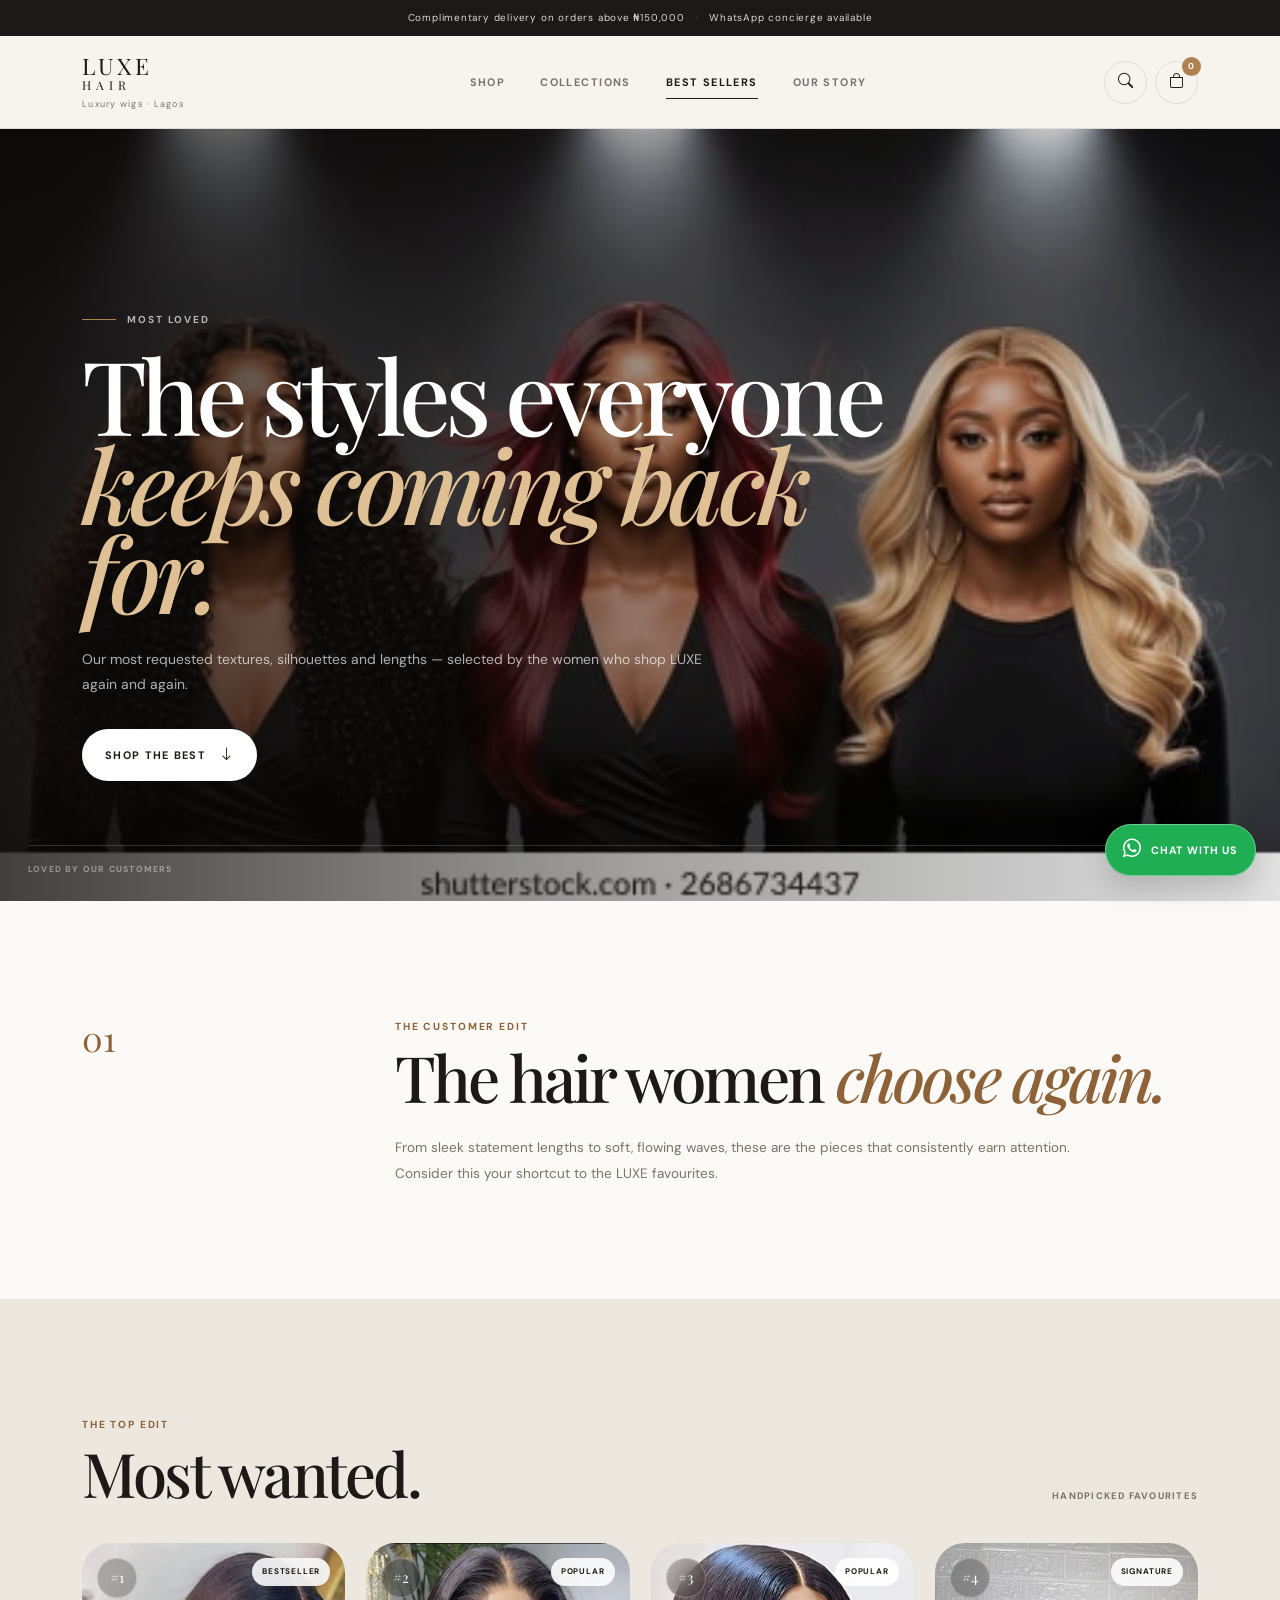
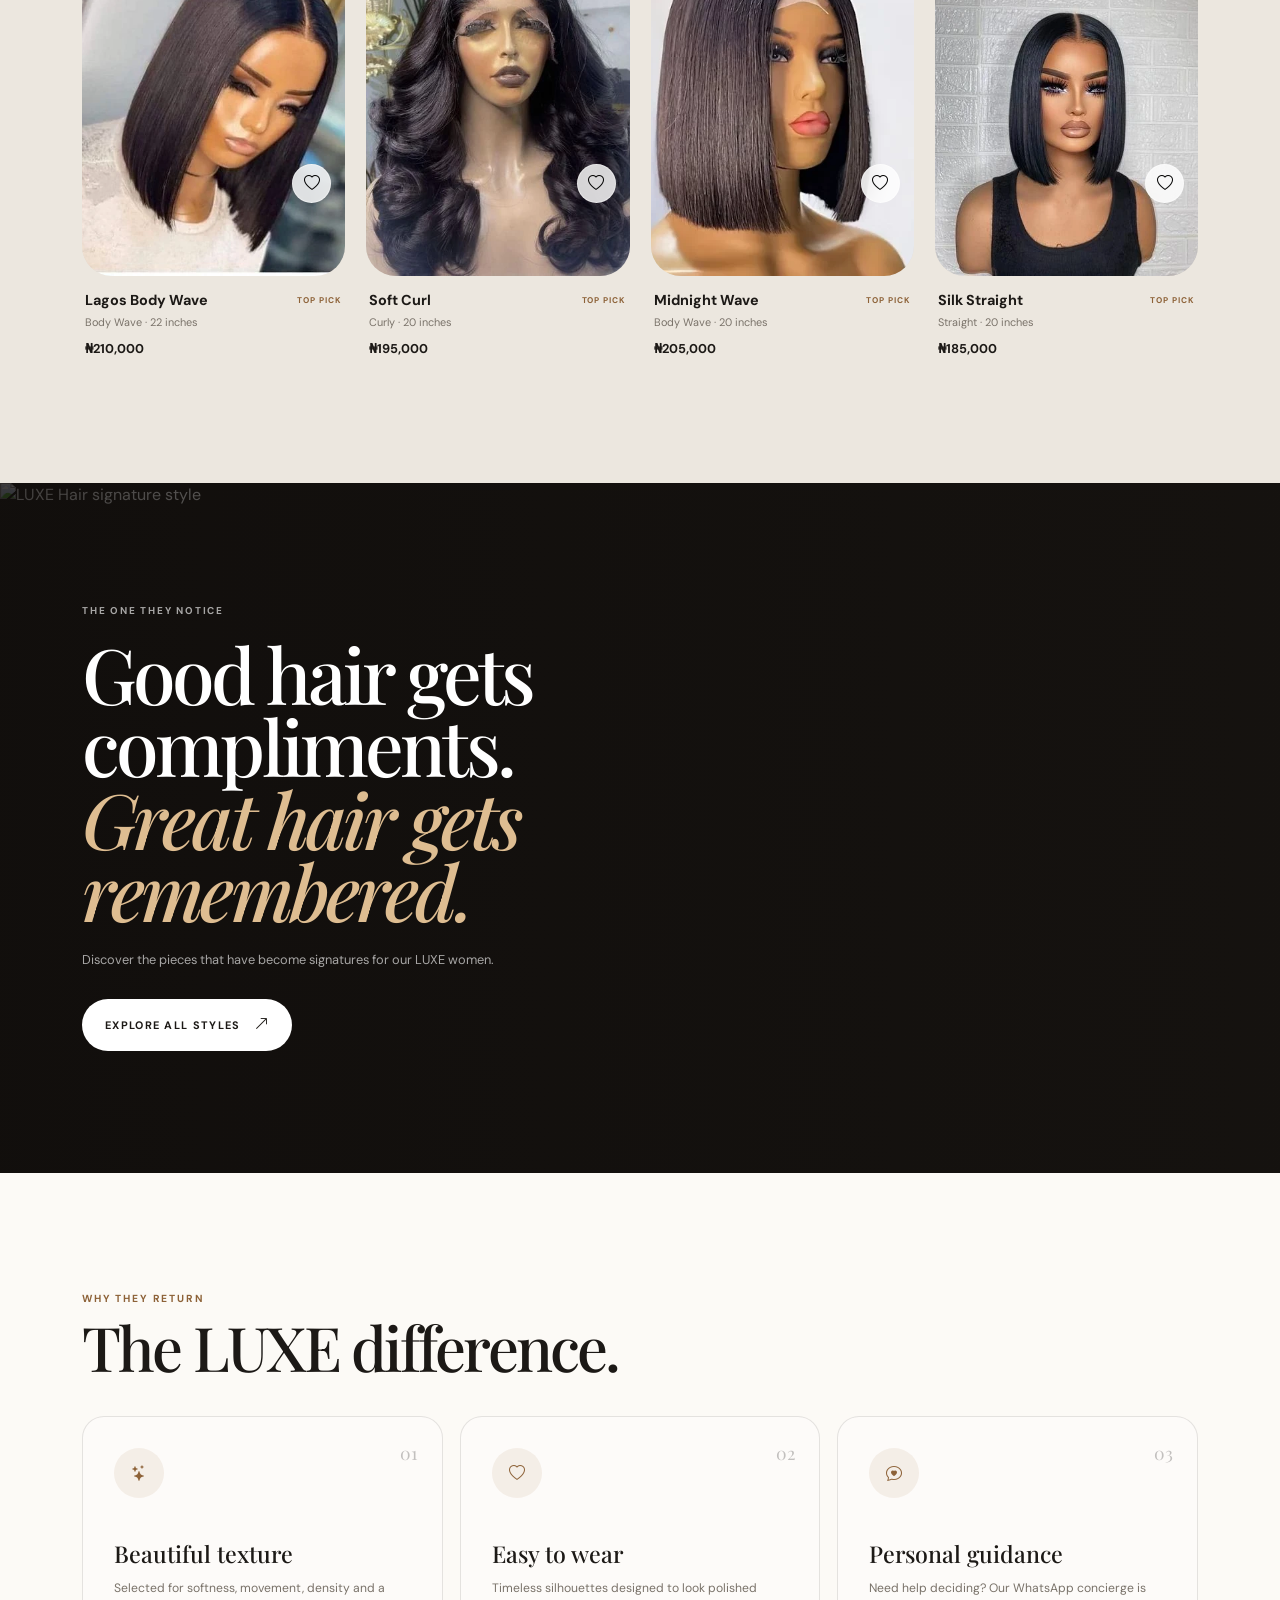
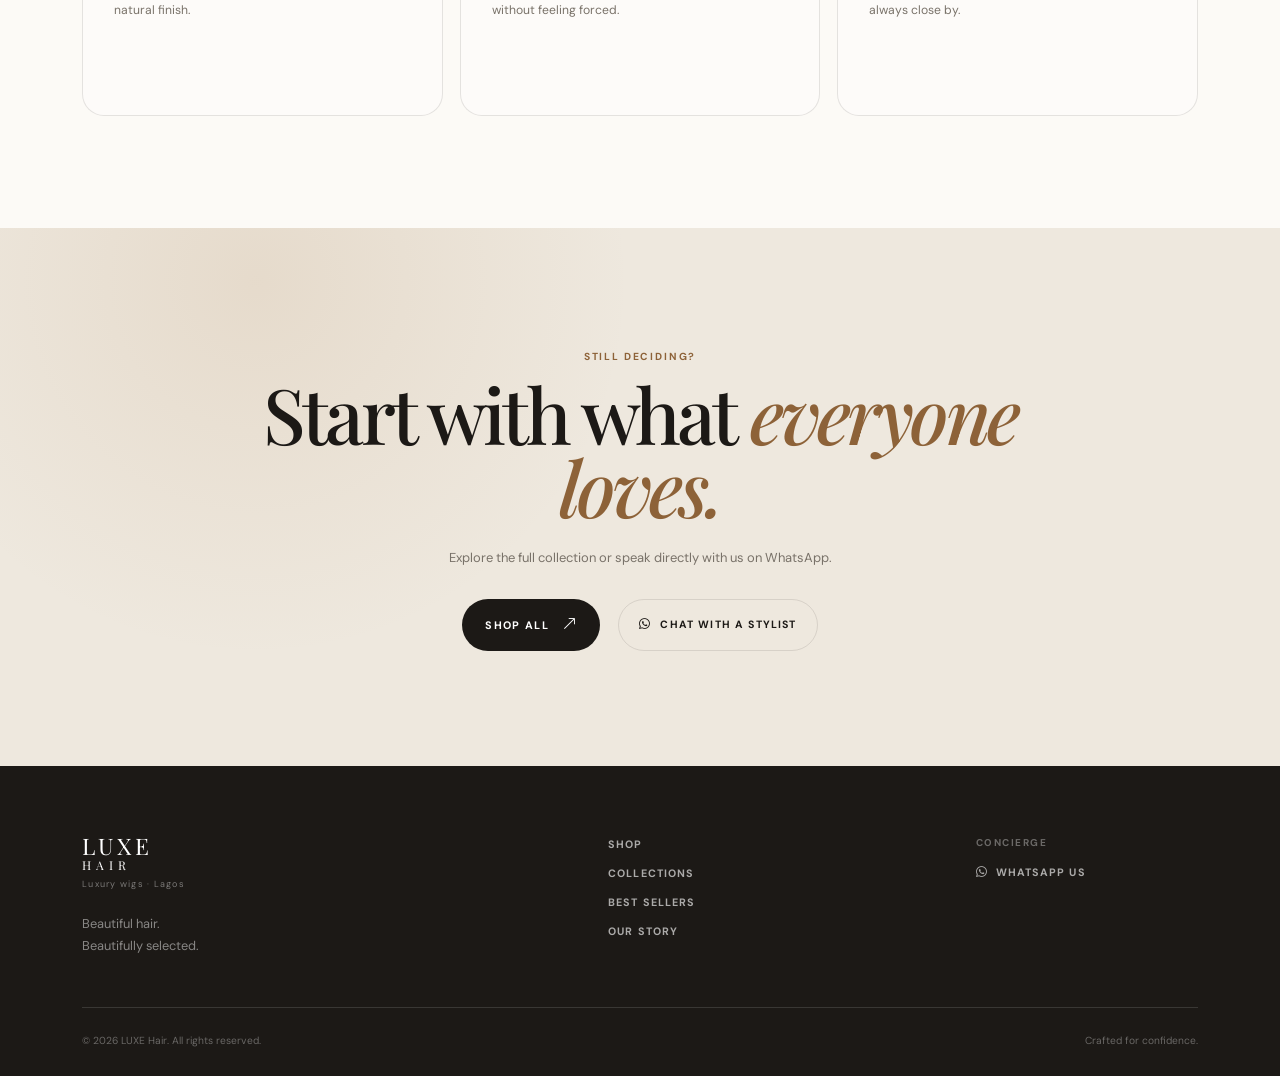
==== commit 219d4f1f: "updated hair website project" ====
--- a/best-sellers.html
+++ b/best-sellers.html
@@ -163,10 +163,7 @@
 
     <section class="best-sellers-page__hero">
       <div class="best-sellers-page__hero-media">
-        <img
-          src="https://images.unsplash.com/photo-1515886657613-9f3515b0c78f?auto=format&fit=crop&w=2200&q=90"
-          alt="LUXE Hair best sellers"
-        />
+        <img src="images/hero-4.webp" alt="LUXE Hair best sellers" />
       </div>
 
       <div class="best-sellers-page__hero-overlay"></div>
@@ -524,16 +521,16 @@
       </div>
     </div>
     <!-- Floating WhatsApp Button -->
-<a
-    href="https://wa.me/2348000000000"
-    class="site-whatsapp-float"
-    target="_blank"
-    rel="noopener noreferrer"
-    aria-label="Chat with us on WhatsApp"
->
-    <i class="bi bi-whatsapp"></i>
-    <span>Chat with us</span>
-</a>
+    <a
+      href="https://wa.me/2348000000000"
+      class="site-whatsapp-float"
+      target="_blank"
+      rel="noopener noreferrer"
+      aria-label="Chat with us on WhatsApp"
+    >
+      <i class="bi bi-whatsapp"></i>
+      <span>Chat with us</span>
+    </a>
 
     <!-- =====================================================
          BOOTSTRAP JS
